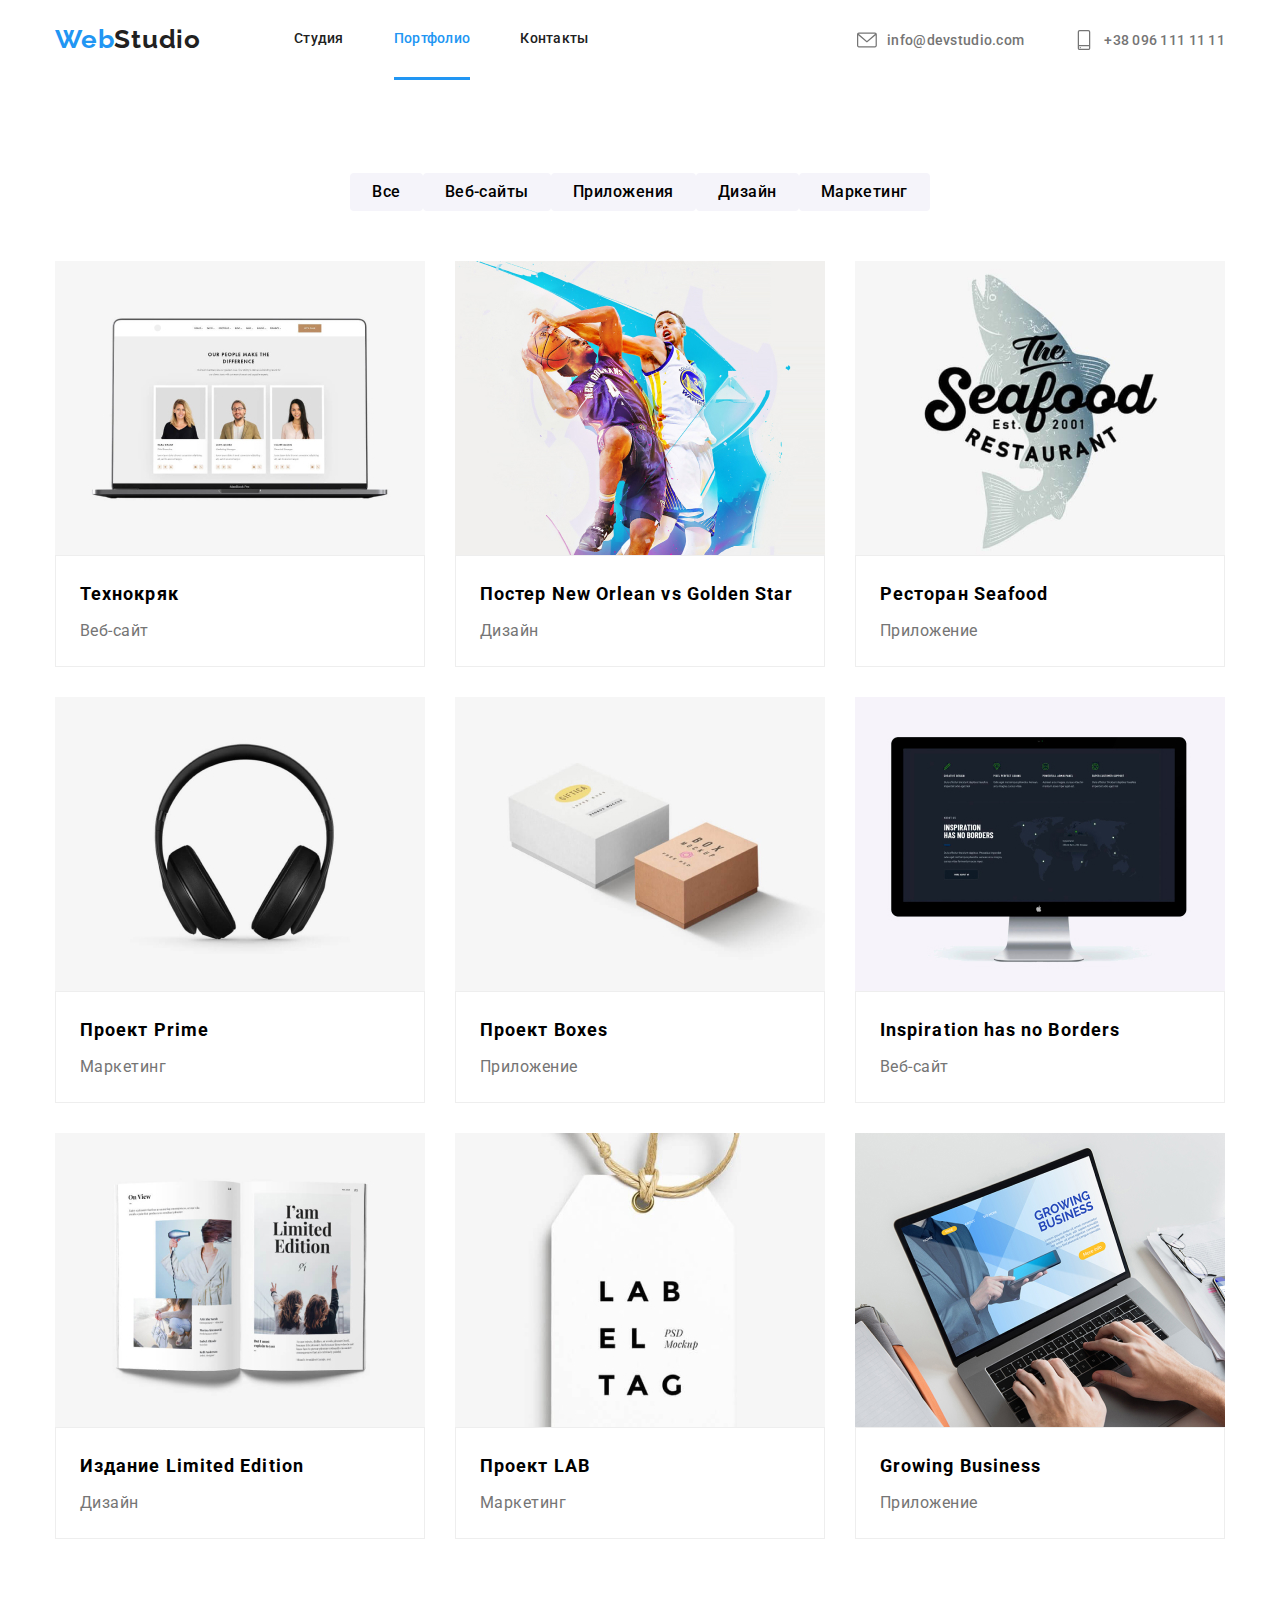
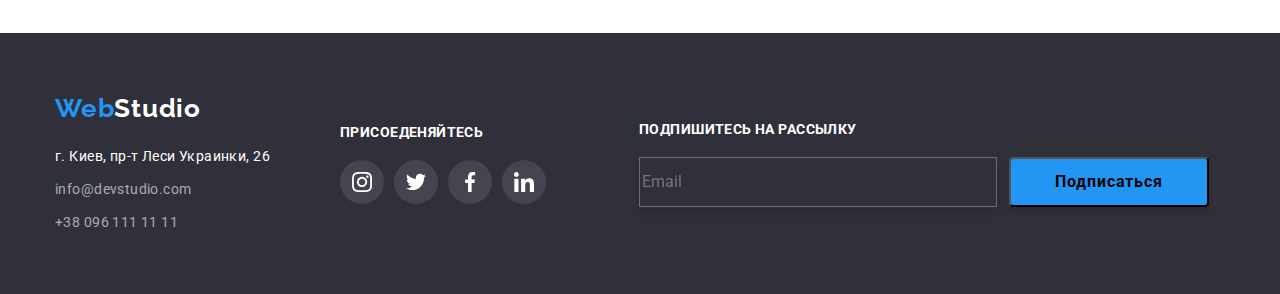
==== portfolio.html @ aedefbc8 "Initial commit" ====
<!DOCTYPE html>
<html lang="en">
  <head>
    <meta charset="UTF-8" />
    <meta http-equiv="X-UA-Compatible" content="IE=edge" />
    <meta name="viewport" content="width=device-width, initial-scale=1.0" />
    <link
      href="https://fonts.googleapis.com/css2?family=Raleway:wght@700&display=swap"
      rel="stylesheet"
    />
    <link
      href="https://fonts.googleapis.com/css2?family=Raleway:wght@700&family=Roboto:wght@400;500;700;900&display=swap"
      rel="stylesheet"
    />
    <link rel="stylesheet" href="https://cdnjs.cloudflare.com/ajax/libs/modern-normalize/1.1.0/modern-normalize.min.css">
    <link rel="stylesheet" href="./css/style.css" />
    <title>Document</title>
  </head>
  <body>
    <header class="header">
      <div class="container header-container">
        <nav class="nav">
          <a href="" class="logo">Web<span class="logo2">Studio</span></a>
        <ul class="header-list">
          <li class="header-li"><a href="./index.html" class="header-link">Студия</a></li>
          <li class="header-li">
            <a href="./portfolio.html" class="header-link current">Портфолио </a>
          </li >
          <li class="header-li"><a href="" class="header-link"> Контакты </a></li>
        </ul>
      </nav>
      <ul class="contacts-list">
        <li class="item">
          <a href="mailto:info@devstudio.com" class="contacts-link"> 
            <svg class="mail" width="20" height="20">
              <use href="./images/icons.svg#icon-mail"></use>
            </svg>info@devstudio.com
          </a>
        </li >
        <li class="item">
          <a href="tel:+380961111111" class="contacts-link"
            ><svg class="phone" width="20" height="20">
              <use href="./images/icons.svg#icon-smartphone"></use>
            </svg> +38 096 111 11 11</a
          >
        </li>
      </ul>
      </div>
    </header>
    <main>
      <section class="section">  
        <div class="container">
          <h2 class="button-tittle">Меню кнопок</h2>
          <ul class="button-list"> 
            <li class="button-item"><button type="button" class="button">Все</button></li>
            <li class="button-item"><button type="button" class="button">Веб-сайты</button></li>
            <li class="button-item"><button type="button" class="button">Приложения</button></li>
            <li class="button-item"><button type="button" class="button">Дизайн</button></li>
            <li class="button-item"><button type="button" class="button">Маркетинг</button></li>
          </ul>
          <ul class="portfolio-fotos">
            <li class="images-portfolio">
              <div class="portfolio-thumb portfolio-thumb-one">
                <img
                src="./images/imgprt.jpg"
                alt="Интернет страница"
                width="370"
                height="294"
              />
              </div>
              
              <div class="container-content">
              <h3 class="img-tittle">Технокряк</h3>
              <p class="img-descr">Веб-сайт</p>
              </div> 
            </li>
            <li class="images-portfolio">
              <div class="portfolio-thumb portfolio-thumb-two">
                <img
                  src="./images/imgprt2.jpg"
                  alt="Игра в баскетбол"
                  width="370"
                  height="294"
                />
              </div>
              
              <div class="container-content">
              <h3 class="img-tittle">Постер New Orlean vs Golden Star</h3>
              <p class="img-descr">Дизайн</p>  
              </div>
              
            </li>
            <li class="images-portfolio">
              <div class="portfolio-thumb portfolio-thumb-three">
                <img
                src="./images/imgprt3.jpg"
                alt="Логотип"
                width="370"
                height="294"
              />
              </div>
              
              <div class="container-content">
              <h3 class="img-tittle">Ресторан Seafood</h3>
              <p class="img-descr">Приложение</p>  
              </div>
              
            </li class="images-portfolio">
            <li class="images-portfolio">
              <div class="portfolio-thumb portfolio-thumb-four">
                <img
                src="./images/imgprt4.jpg"
                alt="Наушники"
                width="370"
                height="294"
              />
              </div>
              
              <div class="container-content">
              <h3 class="img-tittle">Проект Prime</h3>
              <p class="img-descr">Маркетинг</p>  
              </div>
            </li class="images-portfolio">
            <li class="images-portfolio">
              <div class="portfolio-thumb portfolio-thumb-five">
                <img
                src="./images/imgprt5.jpg"
                alt="Коробки"
                width="370"
                height="294"
              />
              </div>
              
              <div class="container-content">
              <h3 class="img-tittle">Проект Boxes</h3>
              <p class="img-descr">Приложение</p> 
              </div>
              
            </li class="images-portfolio">
            <li class="images-portfolio">
              <div class="portfolio-thumb portfolio-thumb-six">
                <img
                src="./images/imgprt6.jpg"
                alt="Монитор"
                width="370"
                height="294"
              />
              </div>
              <div class="container-content">
              <h3 class="img-tittle">Inspiration has no Borders</h3>
              <p class="img-descr">Веб-сайт</p>  
              </div>
              
            </li>
            <li class="images-portfolio">
              <div class="portfolio-thumb portfolio-thumb-seven">
                <img
                src="./images/imgprt7.jpg"
                alt="Книга"
                width="370"
                height="294"
              />
              </div>
              
              <div class="container-content">
              <h3 class="img-tittle">Издание Limited Edition</h3>
              <p class="img-descr">Дизайн</p>  
              </div>
              
            </li>
            <li class="images-portfolio">
              <div class="portfolio-thumb portfolio-thumb-eight">
                <img
                src="./images/imgprt8.jpg"
                alt="Бирка"
                width="370"
                height="294"
              />
              </div>
              
              <div class="container-content">
              <h3 class="img-tittle">Проект LAB</h3>
              <p class="img-descr">Маркетинг</p>  
              </div>
              
            </li>
            <li class="images-portfolio">
              <div class="portfolio-thumb portfolio-thumb-nine">
                <img
                src="./images/imgprt9.jpg"
                alt="Ноутбук"
                width="370"
                height="294"
                class="anim-foto"
              />
              </div>
              
              <div class="container-content">
              <h3 class="img-tittle">Growing Business</h3>
              <p class="img-descr">Приложение</p>  
              </div>
            </li>
          </ul>
        </div>
        </section>
      </main>
      <footer class="footer">
        <div class="container">
          <div class="footer-div-second">
        <div class="footer-left">
        <a href="" class="logo">Web<span class="footer-logo">Studio</span> </a>
        <address class="address">
          <ul class="footer-des">
            <li class="footer-item">
                <a
                  href="https://www.google.com.ua/maps/place/%D0%B1%D1%83%D0%BB.+%D0%9B%D0%B5%D1%81%D0%B8+%D0%A3%D0%BA%D1%80%D0%B0%D0%B8%D0%BD%D0%BA%D0%B8,+26,+%D0%9A%D0%B8%D0%B5%D0%B2,+02000/@50.4265841,30.5361971,17z/data=!3m1!4b1!4m5!3m4!1s0x40d4cf0e033ecbe9:0x57a4dffefec77da0!8m2!3d50.4265807!4d30.5383858?hl=ru"
                  target="_blank"
                  class="footer-googlelink"
                  >г. Киев, пр-т Леси Украинки, 26</a
                >
            </li>
            <li class="footer-item">
                <a href="mailto:info@devstudio.com" class="footer-info"
                  >info@devstudio.com</a
                >
            </li>
            <li class="footer-item">
                <a href="tel:+380961111111" class="footer-info"
                  >+38 096 111 11 11</a
                >
            </li>
          </ul>
        </address>
        </div>
        <div class="footer-center">
            <h4 class="welcom">Присоеденяйтесь</h4>
            <ul class="social">
              <li class="social-item footer-social-icon">
                <a class="social-link ">
                  <svg class="social-icon footer-icon">
                    <use href="./images/icons.svg#icon-instagram">
                    </use>
                  </svg>
                </a>
              </li>
              <li class="social-item footer-social-icon"> <a class="social-link">
                <svg class="social-icon footer-icon">
                  <use href="./images/icons.svg#icon-twitter">
                  </use>
                </svg>
              </a></li>
              <li class="social-item footer-social-icon">
                <a class="social-link">
                <svg class="social-icon footer-icon">
                  <use href="./images/icons.svg#icon-facebook">
                  </use>
                </svg>
              </a></li>
              <li class="social-item footer-social-icon"> <a class="social-link">
                <svg class="social-icon footer-icon">
                  <use href="./images/icons.svg#icon-linkedin">
                  </use>
                </svg>
              </a></li>
            </ul>
        </div>
        <div class="footer-div-right">
          <h5 class="subscribe">Подпишитесь на рассылку</h5>
          <form class="footer-sub-form">
            <input type="email" name="Email" placeholder="Email" class="input-email"> 
            <button class="button-sub">Подписаться</button>
          </form>
        </div>
      </div>
      </div> 
    </footer>
  </body>
</html>
---- css/style.css ----
:root {
  --primary-text-color: #fff;
  --tittle-text-color: #000;
  --description-text-color: #757575;
  --background-button-color: #f5f4fa;
  --accent-color-text: #2196f3;
  --main-color-text: #212121;
}
body {
  background-color: #fff;
  font-family: Roboto, sans-serif;
  color: var(--main-color-text);
  margin: 0px;
}
ul{
  margin-top: 0px;
  margin-bottom: 0px;
  list-style-type: none;
  padding: 0px;
}
img{
  display: block ;
  max-width: 100%;
  height: auto;
}

a {
  text-decoration: none;
}
.nav{
  padding-top: 24px;
  padding-bottom: 25px;
  display:flex ;
  align-items: center;
  justify-content: center;
}
.logo {
  color: #2196f3;
  font-family: Raleway, sans-serif;
  font-weight: 700;
  font-size: 26px;
  line-height: 1.17;
  letter-spacing: 0.03em;
}
.logo2 {
  color: var(--main-color-text);
  font-size: 26px;
  line-height: 1.17;
  letter-spacing: 0.03em;
}

.header-list{
  margin-left: 93px;
  margin-top: 0px;
  margin-bottom: 0px;
  padding-left: 0px;
  display: flex;
}
.header-list .header-li:not(:last-child){
  margin-right: 50px;
}
.contacts-list{
  margin-left: auto;
  display: flex;
  align-items: center;
}
.info{
  display: flex;
  padding-left: 0px;
}

.info-list:not(:last-child){
  margin-right: 30px;
}
.work-fotos{
  display: flex;
}
.work-fotos-list:not(:last-child){
  margin-right: 30px;
}
.work-thumb::before{
  display: flex;
  content: "";
  position: absolute;
  width: 370px;
  height: 70px;
  bottom: 0px;
  background: rgba(47, 48, 58, 0.8);
  font-family: Roboto;
  font-style: normal;
  font-weight: bold;
  font-size: 14px;
  line-height: 16px;
  text-align: center;
  justify-content: center;
  align-items: center;
  letter-spacing: 0.03em;
  text-transform: uppercase;
  color: var(--primary-text-color);
}
.thumb-one::before{
  content: "Десктопные приложения";
}
.thumb-two::before{
  content: "Мобильные приложения";
}
.thumb-three::before{
  content: "Дизайнерские решения";
}
.work-thumb{
  position: relative;
}
.team-fotos{
  display: flex;
}
.team-fotos-list:not(:last-child){
  margin-right: 30px;
}
.team-fotos-list{
  background-color: var(--primary-text-color);
  box-shadow: 0px 1px 3px rgba(0, 0, 0, 0.12), 0px 1px 1px rgba(0, 0, 0, 0.14), 0px 2px 1px rgba(0, 0, 0, 0.2);
  border-radius: 0px 0px 4px 4px;
}
.social{
  display: flex;
  justify-content: center;
  align-items: center;
}
.social-link{
  width: 100%;
  height: 100%;
  display: flex;
  justify-content: center;
  align-items: center;
  border-radius: 50%;
  color:#AFB1B8;
  transition: color 250ms cubic-bezier(0.4, 0, 0.2, 1);
}
.social-item{
  width: 44px;
  height: 44px;
  border-radius: 50%;
}
.social-link:hover,
.social-link:focus{
  background-color: var(--accent-color-text);
  color: var(--primary-text-color);
}
.social-item:not(:last-child){
    margin-right: 10px;
}
.social-icon{
  width: 20px;
  height: 20px;
  fill:currentColor;
  transition: border-color 250ms cubic-bezier(0.4, 0, 0.2, 1);
}
.footer-social-icon{
  background: rgba(255, 255, 255, 0.1);
}
.footer-icon{
  fill: #fff;
}
.header{
  border-bottom: 1px; 
}
.header-link {
  color: var(--main-color-text);
  text-decoration: none;
  font-weight: 500;
  font-size: 14px;
  line-height: 16px;
  letter-spacing: 0.02em;
  transition: color 250ms cubic-bezier(0.4, 0, 0.2, 1);
}

.header-link:hover,
.header-link:focus {
  color: var(--accent-color-text);
}
.current {
  color: var(--accent-color-text);
  
}
.current::after{
  text-decoration: underline;
  content: "";
  background-color: #2196f3;
  width: 100%;
  height: 3px;
  transform: translateY(30px);
  display: flex;
}
.contacts-link {
  text-decoration: none;
  color: #757575;
  font-weight: 500;
  font-size: 14px;
  line-height: 16px;
  letter-spacing: 0.02em;
  display: flex;
  justify-content: center;
  align-items: center;
  transition: color 250ms cubic-bezier(0.4, 0, 0.2, 1);
}
.item:hover{
  fill: var(--accent-color-text);
}
.mail{
  margin-right: 10px;
  fill: currentColor;
  transition: border-color 250ms cubic-bezier(0.4, 0, 0.2, 1);
}.phone{
  margin-right: 10px;
  fill: currentColor;
  transition: border-color 250ms cubic-bezier(0.4, 0, 0.2, 1);
}
.contacts-list .item +.item{
  margin-left: 50px;
}

.contacts-link:hover,
.contacts-link:focus {
  color: var(--accent-color-text);
}
.section-slogan{
  padding-top: 200px;
  padding-bottom: 200px;
  background-color: #2f303a;
  margin-left: auto;
  margin-right: auto;
  text-align: center;
  background-image:linear-gradient( to right,rgba(47, 48, 58, 0.4),rgba(47, 48, 58, 0.4)),
  url(../images/backgroundimg.jpg);
  background-size: cover;
}
.button-tittle {
  visibility: hidden;
  display: none;
}

.button {
  cursor: pointer;
  font-family: inherit;
  font-weight: 500;
  font-size: 16px;
  line-height: 26px;
  text-align: center;
  letter-spacing: 0.03em;
  border: none;
  border-radius: 4px;
  background-color: #f5f4fa;
  padding: 6px 22px 6px 22px;
  transition: color 250ms cubic-bezier(0.4, 0, 0.2, 1), color 250ms cubic-bezier(0.4, 0, 0.2, 1);;
}
.button-list{
  margin-bottom: 50px;
  display: flex;
  justify-content: center;

}
.button:hover,
.button:focus {
  color: var(--primary-text-color);
  background-color: var(--accent-color-text);
  box-shadow: 0px 3px 1px rgba(0, 0, 0, 0.1), 0px 1px 2px rgba(0, 0, 0, 0.08), 0px 2px 2px rgba(0, 0, 0, 0.12);
}
.portfolio-fotos{
  display: flex;
  flex-wrap: wrap;
  margin-bottom: -30px;
  margin-right: -30px;
  width: 1200px;
}
.images-portfolio{
  margin-bottom: 30px;
  flex-basis: calc(100% / 3 - 30px);
  margin-right: 30px;
  position: relative;
  overflow: hidden;
}
.images-portfolio:focus,
.images-portfolio:hover{
  box-shadow: 0px 1px 1px rgba(0, 0, 0, 0.12), 0px 4px 4px rgba(0, 0, 0, 0.06), 1px 4px 6px rgba(0, 0, 0, 0.16);
}
.portfolio-thumb-one{
  overflow: hidden;
}
.portfolio-thumb::after{
  position: absolute;
  display: flex;
  content: "";
  top: 0;
  width: 370px;
  height: 294px;
  position: absolute;
  background: rgba(33, 150, 243, 0.9);
  font-family: Roboto;
  font-style: normal;
  font-weight: normal;
  font-size: 18px;
  line-height: 28px;
  letter-spacing: 0.03em;
  color: var(--primary-text-color);
  text-align: center;
  align-items: center;
  justify-content: center;
  transform: translateY(100%);
  transition: transform 250ms cubic-bezier(0.4,0,0.2,1);
  opacity: 0;
}
.portfolio-thumb:hover::after{
  opacity: 1;
  transform: translateY(0);
}
.portfolio-thumb-one::after{
  
  content: "Ресурс предлагает комплексные предложения с разным уровнем функционала и сервисов. Все это позволит посетителю получить исчерпывающие сведения о компании или частном лице.";
}
.portfolio-thumb-two::after{
  content: "Новостной портал";
}
.portfolio-thumb-three::after{
  content: "Приложение для ресторана";
}
.portfolio-thumb-four::after{
  content: "Бренды";
}
.portfolio-thumb-five::after{
  content: "Приложения";
}
.portfolio-thumb-six::after{
  content: "Веб-сйты";
}
.portfolio-thumb-seven::after{
  content: "Новости";
}
.portfolio-thumb-eight::after{
  content: "Проекты";
}
.portfolio-thumb-nine::after{
  content: "Бизнес";
}
.img-tittle {
  color: var(--tittle-text-color);
  font-weight: 700;
  font-size: 18px;
  line-height: 36px;
  letter-spacing: 0.06em;
  margin-top: 0px;
  margin-bottom: 4px;
}

.img-descr {
  color: var(--description-text-color);
  font-size: 16px;
  line-height: 30px;
  letter-spacing: 0.03em;
  margin: 0px;
}
.footer-logo {
  color: var(--primary-text-color);
}
.footer{
  padding-top: 60px;
  padding-bottom: 60px;
  background-color: #2f303a;
  display: flex;
}
.footer-googlelink {
  color: var(--primary-text-color);
  text-decoration: none;
  font-size: 14px;
  line-height: 24px;
  letter-spacing: 0.03em;
  transition: color 250ms cubic-bezier(0.4, 0, 0.2, 1);
}
.footer-googlelink:hover,
.footer-googlelink:focus {
  color: var(--accent-color-text);
}

.footer-info {
  color: rgba(255, 255, 255, 0.6);
  font-size: 14px;
  line-height: 24px;
  letter-spacing: 0.03em;
  transition: color 250ms cubic-bezier(0.4, 0, 0.2, 1);
}
.footer-item:not(:last-child){
  margin-bottom: 9px;
}
.footer-info:hover,
.footer-info:focus {
  color: var(--accent-color-text);
}

.button-studio {
  color: var(--primary-text-color);
  background-color: var(--accent-color-text);
  box-shadow: 0px 4px 4px rgba(0, 0, 0, 0.15);
  border-radius: 4px;
  padding: 10px, 32px, 10px, 32px;
  font-weight: 700;
  font-size: 16px;
  line-height: 30px;
  letter-spacing: 0.06em;
  border: none;
  min-width: 200px;
  min-height: 50px;
  cursor: pointer;
}
.main-title {
  color: var(--primary-text-color);
  font-weight: 900;
  font-size: 44px;
  line-height: 60px;
  letter-spacing: 0.06em;
  text-transform: uppercase;
  margin-top: 0px;
  margin-bottom: 30px;
  text-align: center;
}
.subtitles-studio {
  color: var(--main-color-text);
  font-weight: 700;
  font-size: 14px;
  line-height: 16px;
  letter-spacing: 0.03em;
  text-transform: uppercase;
  margin-top: 0px;
  margin-bottom: 10px;

}
.description-studio {
  color: var(--description-text-color);
  font-size: 14px;
  line-height: 24px;
  letter-spacing: 0.03em;
  margin-top: 0px;
  margin-bottom: 0px;
}
.section-title {
  visibility: hidden;
  display: none;
  margin-top: 0px;
  margin-bottom: 0px;
}
.img-title {
  color: var(--main-color-text);
  font-weight: 700;
  font-size: 36px;
  line-height: 42px;
  letter-spacing: 0.03em;
  margin-top: 0px;
  margin-bottom: 50px;
  text-align: center;
}
.client-link{
  display: flex;
  justify-content: center;
  align-items: center;
  color: #AFB1B8;
  border: 1px solid #AFB1B8;
  box-sizing: border-box;
  border-radius: 4px;
  width: 100%;
  height: 100%;
  width: 170px;
  height: 92px;
  transition: border-color 250ms cubic-bezier(0.4, 0, 0.2, 1);
}
.client-link:hover,
.client-link:focus {
  border-color: var(--accent-color-text);
  color: var(--accent-color-text);
}
.client-list-item:not(:last-child){
  margin-right: 30px;
}
.client-list{
  display: flex;
}
.client-icon{
  width: 106px;
  height: 60px;
  fill: currentColor;
  transition: color 250ms cubic-bezier(0.4, 0, 0.2, 1);
}
.client{
  padding-bottom: 0px;
}
.icon-info-block{
  background-color:var(--background-button-color) ;
  width: 270px;
  height: 120px;
  margin-bottom: 30px;
  border-radius: 4px;
  display: flex;
  justify-content: center;
  align-items: center;
}
.img-names {
  color: var(--main-color-text);
  font-weight: 500;
  font-size: 16px;
  line-height: 19px;
  letter-spacing: 0.03em;
  margin-top: 0px;
  margin-bottom: 10px;
}

.teams-container{
  padding-top: 30px;
  padding-bottom: 30px;
  text-align: center;
}
.img-activity {
  color: var(--description-text-color);
  font-size: 16px;
  letter-spacing: 0.03em;
  margin-top: 0px;
  margin-bottom: 0px;
}
.container{
  margin:0 auto;
  width: 1200px;
  padding-left: 15px;
  padding-right: 15px;
}
.header-container{
  display: flex;
}
.head-section{
  padding-top: 94px;
  padding-bottom: 94px;
}
.section{
  padding-top: 94px;
  padding-bottom: 94px;
}
.foto-studio{
  background-color: #F5F4FA;
}
.container-content{
  padding: 20px 24px;
  border: 1px solid #EEEEEE;
  box-sizing: border-box;
  
}
.address{
  margin-top: 20px;
  font-style: normal;
}
.footer-des{
  display: flex;
  justify-content: center;
  align-items: start;
  flex-direction: column;
  padding-left: 0px;
}
.work{
  padding-top: 0px;
}
.welcom{
  font-family: Roboto;
  font-style: normal;
  font-weight: bold;
  font-size: 14px;
  line-height: 16px;
  letter-spacing: 0.03em;
  text-transform: uppercase;
  color: #FFFFFF;
  margin-top: 0px;
  margin-bottom: 0px;
  display: flex;
  justify-content:center ;
  align-items: center;
  margin-bottom: 20px;
}
.subscribe{
  font-family: Roboto;
  font-style: normal;
  font-weight: bold;
  font-size: 14px;
  line-height: 16px;
  letter-spacing: 0.03em;
  text-transform: uppercase;
  color: #FFFFFF;
  justify-content: center;
  align-items: center;
  display: flex;
  margin-top: 0px;
  margin-bottom: 20px;
}
.button-sub{
  width: 200px;
  height: 50px;
  background: #2196F3;
  box-shadow: 0px 4px 4px rgba(0, 0, 0, 0.15);
  border-radius: 4px;
  font-size: 16px;
  font-weight: 700;
  letter-spacing: 0.06em;
  line-height: 1.87;
  cursor: pointer;
  justify-content: center;
  display: flex;
  align-items: center;
  margin:auto;
  cursor: pointer;
}
.sub-list{
  display: flex;
  justify-content: center;
  align-items: center;

}
.sub-list-elem{
  justify-content: center;
  display: flex;
  align-items: center;
  
}
.footer-left{
  display: flex;
  justify-content: center;
  align-items: start;
  flex-direction: column;
  margin-right: 70px;
}
.footer-center{
  display: flex;
  justify-content: center;
  align-items: start;
  flex-direction: column;
  margin-right: 93px;
}
.footer-div-second{
  display: flex;
}
.footer-sub-form{
  display: flex;
}
.footer-div-right{
  justify-content: center;
  display: flex;
  align-items: start;
  flex-direction: column;
}
.input-email{
  width: 358px;
  height: 50px;
  border: 1px solid rgba(255, 255, 255, 0.3); 
  filter: drop-shadow(0px 4px 4px rgba(0, 0, 0, 0.15));
  box-sizing: border-box;
  background-color: #2f303a;
  justify-content: center;
  display: flex;
  align-items: center;
  /* margin-left: 93px; */
  margin-right: 12px;
}
.backdrop{
  position: fixed;
  top: 0;
  bottom: 0;
  left: 0;
  right: 0;
  background-color: rgba(15, 12, 12, 0.5);
}
.backdrop.is-hidden{
  opacity: 0;
  pointer-events: none;
}
.backdrop.is-hidden.modal{
  transform:translate(-50%,-50%);
}
.modal{
  width: 528px;
  height: 581px;
  background-color: #fff;
  position: absolute;
  left: 50%;
  top: 50%;
  transform:translate(-50%,-50%);
  position: absolute;
  transition: transform 2250ms cubic-bezier(0.4,0,0.2,1);

}
.close-menu{
  position: absolute;
  padding: 0px;
  margin: 0px;
  min-height: 20px;
  min-height: 30px;
  display: flex;
  justify-content: center;
  align-items: center;
  border: none;
  top:0px;
  right: 0px;
  border-radius: 50%;
  width: 30px;
  height: 30px;
  background: #FFFFFF;
  border: 1px solid rgba(0, 0, 0, 0.1);
  margin-top: 8px;
  margin-right: 8px;
  cursor: pointer;
}
.close-menu:hover,
.close-menu:focus{
  color: var(--accent-color-text);
}
.head-form{
  font-family: 'Roboto';
  font-style: normal;
  font-weight: 700;
  font-size: 20px;
  line-height: 23px;
  text-align: center;
  letter-spacing: 0.03em;
  color: #212121;
  margin-top: 0px;
  margin-bottom: 12px;
}
.label-form{
  display: flex;
  flex-direction: column; 
  font-family: 'Roboto';
  font-style: normal;
  font-weight: 400;
  font-size: 12px;
  line-height: 14px;
  letter-spacing: 0.01em;
  color: #757575;
  margin-bottom: 4px;
  border-color: var(--accent-color-text);
}
.input-form{
  margin-bottom: 10px;
  padding-left: 42px;
  height: 40px;
  border: 1px solid rgba(33, 33, 33, 0.2);
  border-radius: 4px;
  cursor: pointer;
  padding-top: 12px;
  padding-bottom: 12px;
  height: 40px;   
  padding-left: 42px; 
  outline: none;
}
.input-form:focus{
  border-color: var(--accent-color-text);
}
.input-form:focus ~ .icon-form{
  color: var(--accent-color-text);
  border-color: var(--accent-color-text);
}
.modal-form{
  display: flex;
  flex-direction: column;
  justify-content: center;
  align-items: center;
  padding: 40px;
}
.form-block{
  display:flex ;
  flex-direction: column;
}
.check-block{
  margin-top: 20px;
  display: flex;
  align-items: center;
}
.check-block-text{
  font-family: 'Roboto';
  font-style: normal;
  font-weight: 400;
  font-size: 14px;
  line-height: 24px;
  letter-spacing: 0.03em;
  color: #757575;
  margin-left: 8px;
  margin-top: 0px;
  margin-right: 0px;
  margin-bottom: 0px;
}
.form-button{
  background: #2196F3;
  box-shadow: 0px 4px 4px rgba(0, 0, 0, 0.15);
  border-radius: 4px;
  margin-top: 30px;
  font-family: 'Roboto';
  font-style: normal;
  font-weight: 700;
  font-size: 16px;
  line-height: 30px;
  display: flex;
  align-items: center;
  text-align: center;
  letter-spacing: 0.06em;
  color: #FFFFFF;
  cursor: pointer;
}
.icon-form{
  width: 11px;
  height: 11px;
  position: absolute;
  top:12px;
  left: 10px;
  fill:currentColor;
}
.icon-close-form{
  width: 11px;
  height: 11px;
  position: absolute;
  fill: currentColor;
  transition: color 250ms cubic-bezier(0.4, 0, 0.2, 1);
}
.icon-input{
  position: absolute;
  top:10px;
  left: 10px;
}
.icon-block{
  position: relative;
  display: flex;
  flex-direction: column;
}
.svg-icon-send{
  width: 24px;
  height: 24px;
  padding-left: 10px;
}
.link-form{
  color: var(--accent-color-text);
  text-decoration: underline;
}
.textarea{
  padding:12px 16px 12px 16px;
  border: 1px solid rgba(33, 33, 33, 0.2);
  border-radius: 4px;
}
.textarea::placeholder{
  font-family: 'Roboto';
  font-style: normal;
  font-weight: 400;
  font-size: 14px;
  line-height: 16px;
  letter-spacing: 0.01em;

  color: rgba(117, 117, 117, 0.5);
}
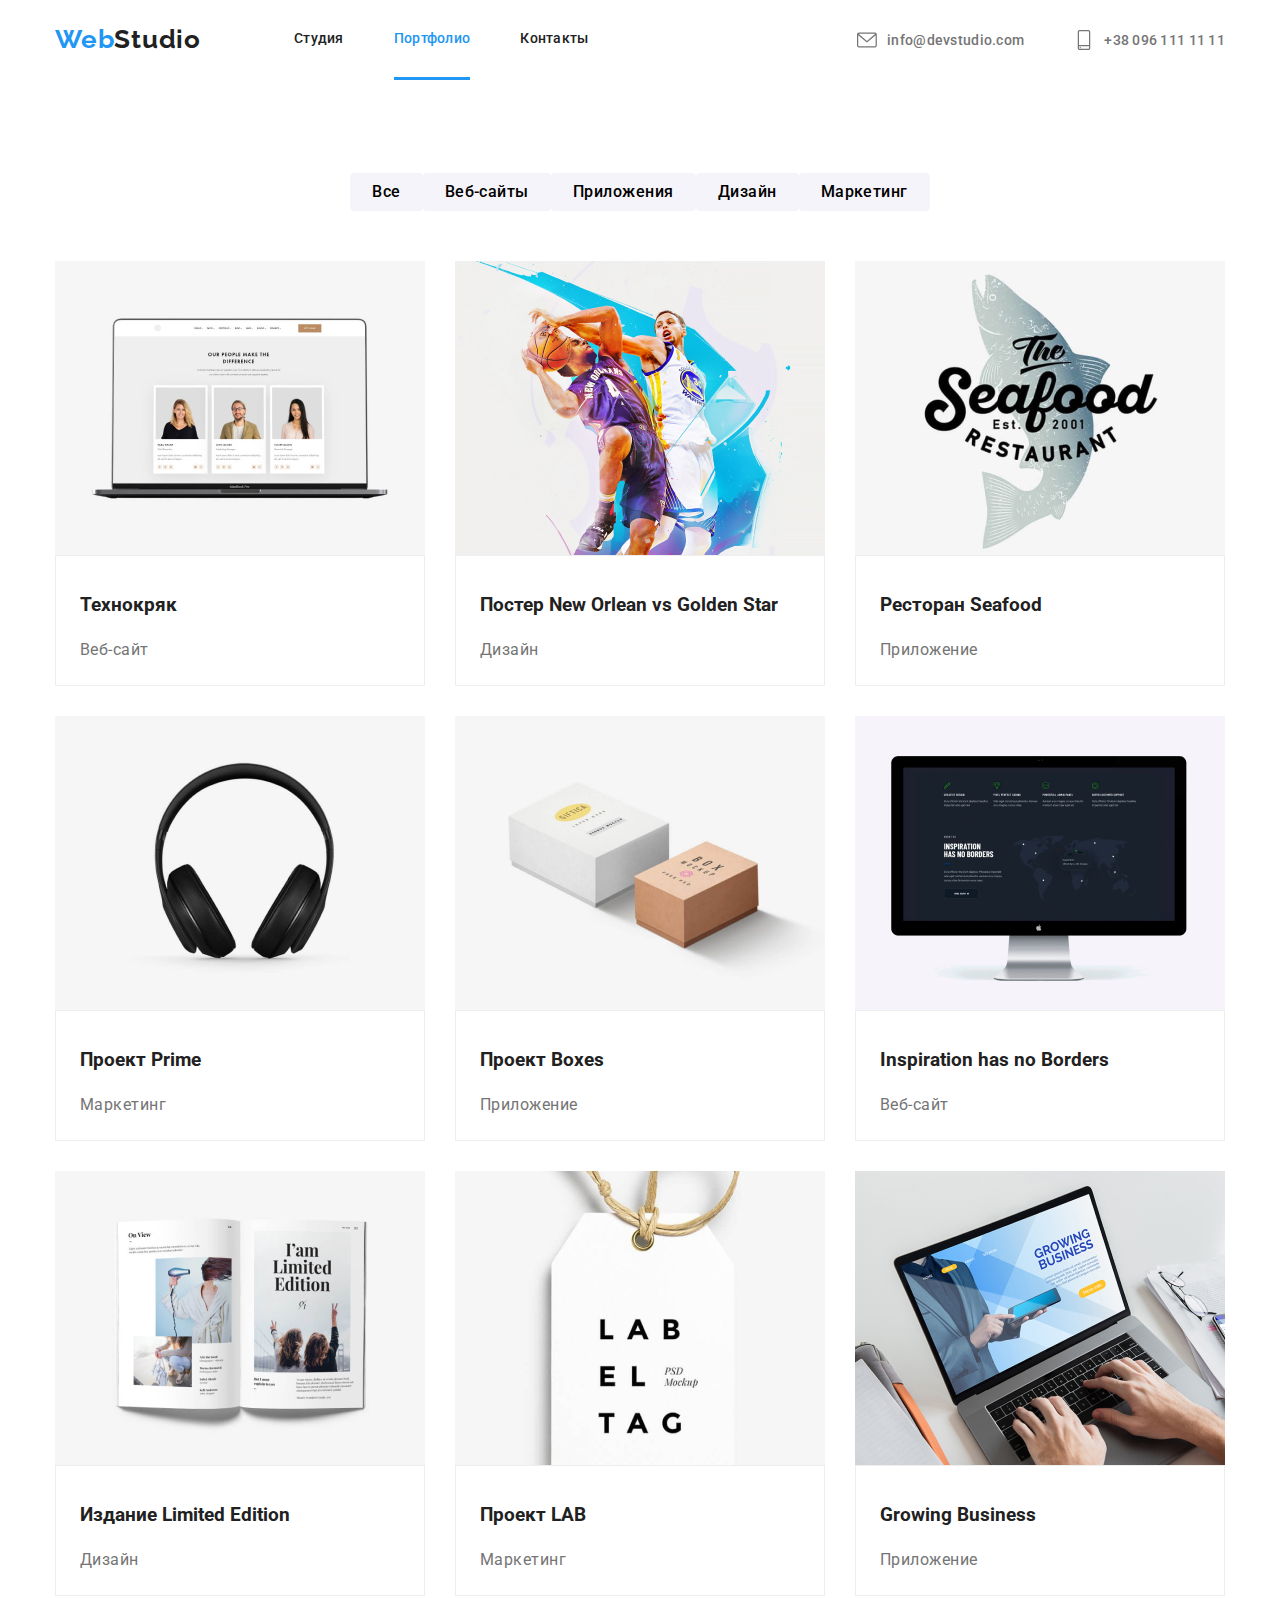
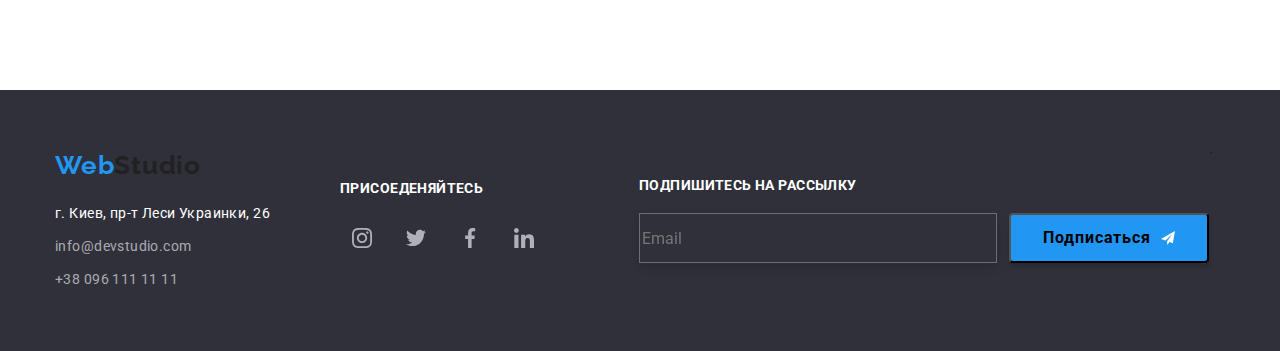
==== commit 9783a509: "Дз7" ====
--- a/portfolio.html
+++ b/portfolio.html
@@ -20,31 +20,30 @@
     <header class="header">
       <div class="container header-container">
         <nav class="nav">
-          <a href="" class="logo">Web<span class="logo2">Studio</span></a>
-        <ul class="header-list">
-          <li class="header-li"><a href="./index.html" class="header-link">Студия</a></li>
-          <li class="header-li">
-            <a href="./portfolio.html" class="header-link current">Портфолио </a>
+          <a href="" class="nav-logo">Web<span class="nav-logo2">Studio</span></a>
+        <ul class="site-nav">
+          <li class="site-nav__item"><a href="./index.html" class="site-nav__link ">Студия</a></li>
+          <li class="site-nav__item">
+            <a href="./portfolio.html" class="site-nav__link site-nav__link--current">Портфолио </a>
           </li >
-          <li class="header-li"><a href="" class="header-link"> Контакты </a></li>
+          <li class="site-nav__item"><a href="" class="site-nav__link"> Контакты </a></li>
         </ul>
       </nav>
-      <ul class="contacts-list">
-        <li class="item">
-          <a href="mailto:info@devstudio.com" class="contacts-link"> 
-            <svg class="mail" width="20" height="20">
-              <use href="./images/icons.svg#icon-mail"></use>
-            </svg>info@devstudio.com
-          </a>
-        </li >
-        <li class="item">
-          <a href="tel:+380961111111" class="contacts-link"
-            ><svg class="phone" width="20" height="20">
-              <use href="./images/icons.svg#icon-smartphone"></use>
-            </svg> +38 096 111 11 11</a
-          >
-        </li>
-      </ul>
+        <ul class="contacts-list">
+          <li class="contacts-list__item">
+            <a href="mailto:info@devstudio.com" class="contacts-list__link"> 
+              <svg class="contacts-list__link--mail" width="20" height="20">
+                <use href="./images/icons.svg#icon-mail"></use>
+              </svg>info@devstudio.com
+            </a>
+          </li >
+          <li class="contacts-list__item">
+            <a href="tel:+380961111111" class="contacts-list__link"
+              ><svg class="contacts-list__link--phone" width="20" height="20">
+                <use href="./images/icons.svg#icon-smartphone"></use>
+              </svg> +38 096 111 11 11</a>
+          </li>
+        </ul>
       </div>
     </header>
     <main>
@@ -208,10 +207,10 @@
         <div class="container">
           <div class="footer-div-second">
         <div class="footer-left">
-        <a href="" class="logo">Web<span class="footer-logo">Studio</span> </a>
+          <a href="" class="nav-logo">Web<span class="nav-logo2">Studio</span></a>
         <address class="address">
-          <ul class="footer-des">
-            <li class="footer-item">
+          <ul class="addres-list">
+            <li class="addres-list__item">
                 <a
                   href="https://www.google.com.ua/maps/place/%D0%B1%D1%83%D0%BB.+%D0%9B%D0%B5%D1%81%D0%B8+%D0%A3%D0%BA%D1%80%D0%B0%D0%B8%D0%BD%D0%BA%D0%B8,+26,+%D0%9A%D0%B8%D0%B5%D0%B2,+02000/@50.4265841,30.5361971,17z/data=!3m1!4b1!4m5!3m4!1s0x40d4cf0e033ecbe9:0x57a4dffefec77da0!8m2!3d50.4265807!4d30.5383858?hl=ru"
                   target="_blank"
@@ -219,13 +218,13 @@
                   >г. Киев, пр-т Леси Украинки, 26</a
                 >
             </li>
-            <li class="footer-item">
-                <a href="mailto:info@devstudio.com" class="footer-info"
+            <li class="addres-list__item">
+                <a href="mailto:info@devstudio.com" class="address-link"
                   >info@devstudio.com</a
                 >
             </li>
-            <li class="footer-item">
-                <a href="tel:+380961111111" class="footer-info"
+            <li class="addres-list__item">
+                <a href="tel:+380961111111" class="address-link"
                   >+38 096 111 11 11</a
                 >
             </li>
@@ -234,30 +233,30 @@
         </div>
         <div class="footer-center">
             <h4 class="welcom">Присоеденяйтесь</h4>
-            <ul class="social">
-              <li class="social-item footer-social-icon">
-                <a class="social-link ">
-                  <svg class="social-icon footer-icon">
+            <ul class="team-media__list">
+              <li class="team-media__list--item">
+                <a class="team-media__link">
+                  <svg class="team-media__icon">
                     <use href="./images/icons.svg#icon-instagram">
                     </use>
                   </svg>
                 </a>
               </li>
-              <li class="social-item footer-social-icon"> <a class="social-link">
-                <svg class="social-icon footer-icon">
+              <li class="team-media__list--item"> <a class="team-media__link">
+                <svg class="team-media__icon">
                   <use href="./images/icons.svg#icon-twitter">
                   </use>
                 </svg>
               </a></li>
-              <li class="social-item footer-social-icon">
-                <a class="social-link">
-                <svg class="social-icon footer-icon">
+              <li class="team-media__list--item">
+                <a class="team-media__link">
+                <svg class="team-media__icon">
                   <use href="./images/icons.svg#icon-facebook">
                   </use>
                 </svg>
               </a></li>
-              <li class="social-item footer-social-icon"> <a class="social-link">
-                <svg class="social-icon footer-icon">
+              <li class="team-media__list--item"> <a class="team-media__link">
+                <svg class="team-media__icon">
                   <use href="./images/icons.svg#icon-linkedin">
                   </use>
                 </svg>
@@ -265,12 +264,17 @@
             </ul>
         </div>
         <div class="footer-div-right">
-          <h5 class="subscribe">Подпишитесь на рассылку</h5>
-          <form class="footer-sub-form">
-            <input type="email" name="Email" placeholder="Email" class="input-email"> 
-            <button class="button-sub">Подписаться</button>
+          <h5 class="distribution-tittle">Подпишитесь на рассылку</h5>
+          <form class="footer-distrbution">
+            <input type="email" name="Email" placeholder="Email" class="footer-distrbution__input"> 
+            <button class="footer-distrbution__button">Подписаться
+              <svg class="footer-distrbution__button--svg">
+                <use href="./images/icons.svg#icon-telegram">
+                </use>
+              </svg>
+            </button>
           </form>
-        </div>
+        </div>`
       </div>
       </div> 
     </footer>
--- a/css/style.css
+++ b/css/style.css
@@ -34,7 +34,7 @@
   align-items: center;
   justify-content: center;
 }
-.logo {
+.nav-logo {
   color: #2196f3;
   font-family: Raleway, sans-serif;
   font-weight: 700;
@@ -42,129 +42,27 @@
   line-height: 1.17;
   letter-spacing: 0.03em;
 }
-.logo2 {
+.nav-logo2 {
   color: var(--main-color-text);
   font-size: 26px;
   line-height: 1.17;
   letter-spacing: 0.03em;
 }
 
-.header-list{
+.site-nav{
   margin-left: 93px;
   margin-top: 0px;
   margin-bottom: 0px;
   padding-left: 0px;
   display: flex;
 }
-.header-list .header-li:not(:last-child){
+.site-nav .site-nav__item:not(:last-child){
   margin-right: 50px;
-}
-.contacts-list{
-  margin-left: auto;
-  display: flex;
-  align-items: center;
-}
-.info{
-  display: flex;
-  padding-left: 0px;
-}
-
-.info-list:not(:last-child){
-  margin-right: 30px;
-}
-.work-fotos{
-  display: flex;
-}
-.work-fotos-list:not(:last-child){
-  margin-right: 30px;
-}
-.work-thumb::before{
-  display: flex;
-  content: "";
-  position: absolute;
-  width: 370px;
-  height: 70px;
-  bottom: 0px;
-  background: rgba(47, 48, 58, 0.8);
-  font-family: Roboto;
-  font-style: normal;
-  font-weight: bold;
-  font-size: 14px;
-  line-height: 16px;
-  text-align: center;
-  justify-content: center;
-  align-items: center;
-  letter-spacing: 0.03em;
-  text-transform: uppercase;
-  color: var(--primary-text-color);
-}
-.thumb-one::before{
-  content: "Десктопные приложения";
-}
-.thumb-two::before{
-  content: "Мобильные приложения";
-}
-.thumb-three::before{
-  content: "Дизайнерские решения";
-}
-.work-thumb{
-  position: relative;
-}
-.team-fotos{
-  display: flex;
-}
-.team-fotos-list:not(:last-child){
-  margin-right: 30px;
-}
-.team-fotos-list{
-  background-color: var(--primary-text-color);
-  box-shadow: 0px 1px 3px rgba(0, 0, 0, 0.12), 0px 1px 1px rgba(0, 0, 0, 0.14), 0px 2px 1px rgba(0, 0, 0, 0.2);
-  border-radius: 0px 0px 4px 4px;
-}
-.social{
-  display: flex;
-  justify-content: center;
-  align-items: center;
-}
-.social-link{
-  width: 100%;
-  height: 100%;
-  display: flex;
-  justify-content: center;
-  align-items: center;
-  border-radius: 50%;
-  color:#AFB1B8;
-  transition: color 250ms cubic-bezier(0.4, 0, 0.2, 1);
-}
-.social-item{
-  width: 44px;
-  height: 44px;
-  border-radius: 50%;
-}
-.social-link:hover,
-.social-link:focus{
-  background-color: var(--accent-color-text);
-  color: var(--primary-text-color);
-}
-.social-item:not(:last-child){
-    margin-right: 10px;
-}
-.social-icon{
-  width: 20px;
-  height: 20px;
-  fill:currentColor;
-  transition: border-color 250ms cubic-bezier(0.4, 0, 0.2, 1);
-}
-.footer-social-icon{
-  background: rgba(255, 255, 255, 0.1);
-}
-.footer-icon{
-  fill: #fff;
 }
 .header{
   border-bottom: 1px; 
 }
-.header-link {
+.site-nav__link {
   color: var(--main-color-text);
   text-decoration: none;
   font-weight: 500;
@@ -174,15 +72,15 @@
   transition: color 250ms cubic-bezier(0.4, 0, 0.2, 1);
 }
 
-.header-link:hover,
-.header-link:focus {
+.site-nav__link:hover,
+.site-nav__link:focus {
   color: var(--accent-color-text);
 }
-.current {
+.site-nav__link--current {
   color: var(--accent-color-text);
   
 }
-.current::after{
+.site-nav__link--current::after{
   text-decoration: underline;
   content: "";
   background-color: #2196f3;
@@ -191,7 +89,15 @@
   transform: translateY(30px);
   display: flex;
 }
-.contacts-link {
+.contacts-list{
+  margin-left: auto;
+  display: flex;
+  align-items: center;
+}
+.contacts-list .contacts-list__item +.contacts-list__item{
+  margin-left: 50px;
+}
+.contacts-list__link {
   text-decoration: none;
   color: #757575;
   font-weight: 500;
@@ -203,25 +109,21 @@
   align-items: center;
   transition: color 250ms cubic-bezier(0.4, 0, 0.2, 1);
 }
-.item:hover{
-  fill: var(--accent-color-text);
-}
-.mail{
+.contacts-list__link:hover,
+.contacts-list__link:focus {
+  color: var(--accent-color-text);
+}
+.contacts-list__link--mail{
   margin-right: 10px;
   fill: currentColor;
   transition: border-color 250ms cubic-bezier(0.4, 0, 0.2, 1);
-}.phone{
+}.contacts-list__link--phone{
   margin-right: 10px;
   fill: currentColor;
   transition: border-color 250ms cubic-bezier(0.4, 0, 0.2, 1);
 }
-.contacts-list .item +.item{
-  margin-left: 50px;
-}
-
-.contacts-link:hover,
-.contacts-link:focus {
-  color: var(--accent-color-text);
+.contacts-list__item:hover{
+  fill: var(--accent-color-text);
 }
 .section-slogan{
   padding-top: 200px;
@@ -234,168 +136,7 @@
   url(../images/backgroundimg.jpg);
   background-size: cover;
 }
-.button-tittle {
-  visibility: hidden;
-  display: none;
-}
-
-.button {
-  cursor: pointer;
-  font-family: inherit;
-  font-weight: 500;
-  font-size: 16px;
-  line-height: 26px;
-  text-align: center;
-  letter-spacing: 0.03em;
-  border: none;
-  border-radius: 4px;
-  background-color: #f5f4fa;
-  padding: 6px 22px 6px 22px;
-  transition: color 250ms cubic-bezier(0.4, 0, 0.2, 1), color 250ms cubic-bezier(0.4, 0, 0.2, 1);;
-}
-.button-list{
-  margin-bottom: 50px;
-  display: flex;
-  justify-content: center;
-
-}
-.button:hover,
-.button:focus {
-  color: var(--primary-text-color);
-  background-color: var(--accent-color-text);
-  box-shadow: 0px 3px 1px rgba(0, 0, 0, 0.1), 0px 1px 2px rgba(0, 0, 0, 0.08), 0px 2px 2px rgba(0, 0, 0, 0.12);
-}
-.portfolio-fotos{
-  display: flex;
-  flex-wrap: wrap;
-  margin-bottom: -30px;
-  margin-right: -30px;
-  width: 1200px;
-}
-.images-portfolio{
-  margin-bottom: 30px;
-  flex-basis: calc(100% / 3 - 30px);
-  margin-right: 30px;
-  position: relative;
-  overflow: hidden;
-}
-.images-portfolio:focus,
-.images-portfolio:hover{
-  box-shadow: 0px 1px 1px rgba(0, 0, 0, 0.12), 0px 4px 4px rgba(0, 0, 0, 0.06), 1px 4px 6px rgba(0, 0, 0, 0.16);
-}
-.portfolio-thumb-one{
-  overflow: hidden;
-}
-.portfolio-thumb::after{
-  position: absolute;
-  display: flex;
-  content: "";
-  top: 0;
-  width: 370px;
-  height: 294px;
-  position: absolute;
-  background: rgba(33, 150, 243, 0.9);
-  font-family: Roboto;
-  font-style: normal;
-  font-weight: normal;
-  font-size: 18px;
-  line-height: 28px;
-  letter-spacing: 0.03em;
-  color: var(--primary-text-color);
-  text-align: center;
-  align-items: center;
-  justify-content: center;
-  transform: translateY(100%);
-  transition: transform 250ms cubic-bezier(0.4,0,0.2,1);
-  opacity: 0;
-}
-.portfolio-thumb:hover::after{
-  opacity: 1;
-  transform: translateY(0);
-}
-.portfolio-thumb-one::after{
-  
-  content: "Ресурс предлагает комплексные предложения с разным уровнем функционала и сервисов. Все это позволит посетителю получить исчерпывающие сведения о компании или частном лице.";
-}
-.portfolio-thumb-two::after{
-  content: "Новостной портал";
-}
-.portfolio-thumb-three::after{
-  content: "Приложение для ресторана";
-}
-.portfolio-thumb-four::after{
-  content: "Бренды";
-}
-.portfolio-thumb-five::after{
-  content: "Приложения";
-}
-.portfolio-thumb-six::after{
-  content: "Веб-сйты";
-}
-.portfolio-thumb-seven::after{
-  content: "Новости";
-}
-.portfolio-thumb-eight::after{
-  content: "Проекты";
-}
-.portfolio-thumb-nine::after{
-  content: "Бизнес";
-}
-.img-tittle {
-  color: var(--tittle-text-color);
-  font-weight: 700;
-  font-size: 18px;
-  line-height: 36px;
-  letter-spacing: 0.06em;
-  margin-top: 0px;
-  margin-bottom: 4px;
-}
-
-.img-descr {
-  color: var(--description-text-color);
-  font-size: 16px;
-  line-height: 30px;
-  letter-spacing: 0.03em;
-  margin: 0px;
-}
-.footer-logo {
-  color: var(--primary-text-color);
-}
-.footer{
-  padding-top: 60px;
-  padding-bottom: 60px;
-  background-color: #2f303a;
-  display: flex;
-}
-.footer-googlelink {
-  color: var(--primary-text-color);
-  text-decoration: none;
-  font-size: 14px;
-  line-height: 24px;
-  letter-spacing: 0.03em;
-  transition: color 250ms cubic-bezier(0.4, 0, 0.2, 1);
-}
-.footer-googlelink:hover,
-.footer-googlelink:focus {
-  color: var(--accent-color-text);
-}
-
-.footer-info {
-  color: rgba(255, 255, 255, 0.6);
-  font-size: 14px;
-  line-height: 24px;
-  letter-spacing: 0.03em;
-  transition: color 250ms cubic-bezier(0.4, 0, 0.2, 1);
-}
-.footer-item:not(:last-child){
-  margin-bottom: 9px;
-}
-.footer-info:hover,
-.footer-info:focus {
-  color: var(--accent-color-text);
-}
-
-.button-studio {
+.section-slogan__button{
   color: var(--primary-text-color);
   background-color: var(--accent-color-text);
   box-shadow: 0px 4px 4px rgba(0, 0, 0, 0.15);
@@ -410,7 +151,7 @@
   min-height: 50px;
   cursor: pointer;
 }
-.main-title {
+.section-slogan__title {
   color: var(--primary-text-color);
   font-weight: 900;
   font-size: 44px;
@@ -421,7 +162,24 @@
   margin-bottom: 30px;
   text-align: center;
 }
-.subtitles-studio {
+.information-list{
+  display: flex;
+  padding-left: 0px;
+}
+.information-list__item:not(:last-child){
+  margin-right: 30px;
+}
+.information-meta{
+  background-color:var(--background-button-color) ;
+  width: 270px;
+  height: 120px;
+  margin-bottom: 30px;
+  border-radius: 4px;
+  display: flex;
+  justify-content: center;
+  align-items: center;
+}
+.information-subtitles {
   color: var(--main-color-text);
   font-weight: 700;
   font-size: 14px;
@@ -430,9 +188,8 @@
   text-transform: uppercase;
   margin-top: 0px;
   margin-bottom: 10px;
-
-}
-.description-studio {
+}
+.information-description{
   color: var(--description-text-color);
   font-size: 14px;
   line-height: 24px;
@@ -440,13 +197,17 @@
   margin-top: 0px;
   margin-bottom: 0px;
 }
-.section-title {
+.section-tittle {
   visibility: hidden;
   display: none;
   margin-top: 0px;
   margin-bottom: 0px;
 }
-.img-title {
+.section-specialization{
+  padding-top: 0px;
+  padding-bottom: 94px;
+}
+.section-specialization__tittle {
   color: var(--main-color-text);
   font-weight: 700;
   font-size: 36px;
@@ -455,6 +216,125 @@
   margin-top: 0px;
   margin-bottom: 50px;
   text-align: center;
+}
+.specialization-list{
+  display: flex;
+}
+.specalization-list__item:not(:last-child){
+  margin-right: 30px;
+}
+.specalization-thumb::before{
+  display: flex;
+  content: "";
+  position: absolute;
+  width: 370px;
+  height: 70px;
+  bottom: 0px;
+  background: rgba(47, 48, 58, 0.8);
+  font-family: Roboto;
+  font-style: normal;
+  font-weight: bold;
+  font-size: 14px;
+  line-height: 16px;
+  text-align: center;
+  justify-content: center;
+  align-items: center;
+  letter-spacing: 0.03em;
+  text-transform: uppercase;
+  color: var(--primary-text-color);
+}
+.thumb-one::before{
+  content: "Десктопные приложения";
+}
+.thumb-two::before{
+  content: "Мобильные приложения";
+}
+.thumb-three::before{
+  content: "Дизайнерские решения";
+}
+.specalization-thumb{
+  position: relative;
+}
+.section-team{
+  background-color: #F5F4FA;
+  padding-top: 94px;
+  padding-bottom: 94px;
+}
+.section-team__tittle{
+  color: var(--main-color-text);
+  font-weight: 700;
+  font-size: 36px;
+  line-height: 42px;
+  letter-spacing: 0.03em;
+  margin-top: 0px;
+  margin-bottom: 50px;
+  text-align: center;
+}
+.team-list{
+  display: flex;
+}
+.team-list__item:not(:last-child){
+  margin-right: 30px;
+}
+.team-list__item{
+  background-color: var(--primary-text-color);
+  box-shadow: 0px 1px 3px rgba(0, 0, 0, 0.12), 0px 1px 1px rgba(0, 0, 0, 0.14), 0px 2px 1px rgba(0, 0, 0, 0.2);
+  border-radius: 0px 0px 4px 4px;
+}
+.team-name {
+  color: var(--main-color-text);
+  font-weight: 500;
+  font-size: 16px;
+  line-height: 19px;
+  letter-spacing: 0.03em;
+  margin-top: 0px;
+  margin-bottom: 10px;
+}
+.teams-container{
+  padding-top: 30px;
+  padding-bottom: 30px;
+  text-align: center;
+}
+.team-specialization {
+  color: var(--description-text-color);
+  font-size: 16px;
+  letter-spacing: 0.03em;
+  margin-top: 0px;
+  margin-bottom: 0px;
+}
+.team-media__list{
+  display: flex;
+  justify-content: center;
+  align-items: center;
+}
+.team-media__link{
+  width: 100%;
+  height: 100%;
+  display: flex;
+  justify-content: center;
+  align-items: center;
+  border-radius: 50%;
+  color:#AFB1B8;
+  transition: color 250ms cubic-bezier(0.4, 0, 0.2, 1);
+}
+.team-media__list--item{
+  width: 44px;
+  height: 44px;
+  border-radius: 50%;
+}
+.team-media__link:hover,
+.team-media__link:focus{
+  background-color: var(--accent-color-text);
+  color: var(--primary-text-color);
+}
+.team-media__list--item:not(:last-child){
+    margin-right: 10px;
+}
+.team-media__icon{
+  width: 20px;
+  height: 20px;
+  fill:currentColor;
+  transition: border-color 250ms cubic-bezier(0.4, 0, 0.2, 1);
 }
 .client-link{
   display: flex;
@@ -475,7 +355,7 @@
   border-color: var(--accent-color-text);
   color: var(--accent-color-text);
 }
-.client-list-item:not(:last-child){
+.client-list__item:not(:last-child){
   margin-right: 30px;
 }
 .client-list{
@@ -487,82 +367,61 @@
   fill: currentColor;
   transition: color 250ms cubic-bezier(0.4, 0, 0.2, 1);
 }
-.client{
-  padding-bottom: 0px;
-}
-.icon-info-block{
-  background-color:var(--background-button-color) ;
-  width: 270px;
-  height: 120px;
-  margin-bottom: 30px;
-  border-radius: 4px;
-  display: flex;
-  justify-content: center;
-  align-items: center;
-}
-.img-names {
+.client-section{
+  padding-bottom: 94px;
+  padding-top: 94px;
+}
+.client-section__title{
   color: var(--main-color-text);
-  font-weight: 500;
-  font-size: 16px;
-  line-height: 19px;
-  letter-spacing: 0.03em;
-  margin-top: 0px;
-  margin-bottom: 10px;
-}
-
-.teams-container{
-  padding-top: 30px;
-  padding-bottom: 30px;
-  text-align: center;
-}
-.img-activity {
-  color: var(--description-text-color);
-  font-size: 16px;
-  letter-spacing: 0.03em;
-  margin-top: 0px;
-  margin-bottom: 0px;
-}
-.container{
-  margin:0 auto;
-  width: 1200px;
-  padding-left: 15px;
-  padding-right: 15px;
-}
-.header-container{
-  display: flex;
-}
-.head-section{
-  padding-top: 94px;
-  padding-bottom: 94px;
-}
-.section{
-  padding-top: 94px;
-  padding-bottom: 94px;
-}
-.foto-studio{
-  background-color: #F5F4FA;
-}
-.container-content{
-  padding: 20px 24px;
-  border: 1px solid #EEEEEE;
-  box-sizing: border-box;
-  
-}
-.address{
-  margin-top: 20px;
-  font-style: normal;
-}
-.footer-des{
+  font-weight: 700;
+  font-size: 36px;
+  line-height: 42px;
+  letter-spacing: 0.03em;
+  margin-top: 0px;
+  margin-bottom: 50px;
+  text-align: center;
+}
+.footer{
+  padding-top: 60px;
+  padding-bottom: 60px;
+  background-color: #2f303a;
+  display: flex;
+}
+.addres-list{
   display: flex;
   justify-content: center;
   align-items: start;
   flex-direction: column;
   padding-left: 0px;
 }
-.work{
-  padding-top: 0px;
-}
-.welcom{
+.footer-googlelink {
+  color: var(--primary-text-color);
+  text-decoration: none;
+  font-size: 14px;
+  line-height: 24px;
+  letter-spacing: 0.03em;
+  transition: color 250ms cubic-bezier(0.4, 0, 0.2, 1);
+}
+.footer-googlelink:hover,
+.footer-googlelink:focus {
+  color: var(--accent-color-text);
+}
+.addres-list__item:not(:last-child){
+  margin-bottom: 9px;
+}
+.address-link {
+  color: rgba(255, 255, 255, 0.6);
+  font-size: 14px;
+  line-height: 24px;
+  letter-spacing: 0.03em;
+  transition: color 250ms cubic-bezier(0.4, 0, 0.2, 1);
+}
+
+.address-link:hover,
+.address-link:focus {
+  color: var(--accent-color-text);
+}
+.distribution-tittle{
   font-family: Roboto;
   font-style: normal;
   font-weight: bold;
@@ -571,29 +430,51 @@
   letter-spacing: 0.03em;
   text-transform: uppercase;
   color: #FFFFFF;
-  margin-top: 0px;
-  margin-bottom: 0px;
-  display: flex;
-  justify-content:center ;
-  align-items: center;
+  justify-content: center;
+  align-items: center;
+  display: flex;
+  margin-top: 0px;
   margin-bottom: 20px;
 }
-.subscribe{
-  font-family: Roboto;
-  font-style: normal;
-  font-weight: bold;
-  font-size: 14px;
-  line-height: 16px;
-  letter-spacing: 0.03em;
-  text-transform: uppercase;
-  color: #FFFFFF;
-  justify-content: center;
-  align-items: center;
-  display: flex;
-  margin-top: 0px;
-  margin-bottom: 20px;
-}
-.button-sub{
+.footer-div-second{
+  display: flex;
+}
+.footer-div-right{
+  justify-content: center;
+  display: flex;
+  align-items: start;
+  flex-direction: column;
+}
+.footer-left{
+  display: flex;
+  justify-content: center;
+  align-items: start;
+  flex-direction: column;
+  margin-right: 70px;
+}
+.footer-center{
+  display: flex;
+  justify-content: center;
+  align-items: start;
+  flex-direction: column;
+  margin-right: 93px;
+}
+.footer-distrbution{
+  display: flex;
+}
+.footer-distrbution__input{
+  width: 358px;
+  height: 50px;
+  border: 1px solid rgba(255, 255, 255, 0.3); 
+  filter: drop-shadow(0px 4px 4px rgba(0, 0, 0, 0.15));
+  box-sizing: border-botx;
+  background-color: #2f303a;
+  justify-content: center;
+  display: flex;
+  align-items: center;
+  margin-right: 12px;
+}
+.footer-distrbution__button{
   width: 200px;
   height: 50px;
   background: #2196F3;
@@ -610,6 +491,181 @@
   margin:auto;
   cursor: pointer;
 }
+.footer-distrbution__button--svg{
+  width: 24px;
+  height: 24px;
+  padding-left: 10px;
+}
+.footer-social-icon{
+  background: rgba(255, 255, 255, 0.1);
+}
+.footer-icon{
+  fill: #fff;
+}
+
+.button-tittle {
+  visibility: hidden;
+  display: none;
+}
+
+.button {
+  cursor: pointer;
+  font-family: inherit;
+  font-weight: 500;
+  font-size: 16px;
+  line-height: 26px;
+  text-align: center;
+  letter-spacing: 0.03em;
+  border: none;
+  border-radius: 4px;
+  background-color: #f5f4fa;
+  padding: 6px 22px 6px 22px;
+  transition: color 250ms cubic-bezier(0.4, 0, 0.2, 1), color 250ms cubic-bezier(0.4, 0, 0.2, 1);;
+}
+.button-list{
+  margin-bottom: 50px;
+  display: flex;
+  justify-content: center;
+
+}
+.button:hover,
+.button:focus {
+  color: var(--primary-text-color);
+  background-color: var(--accent-color-text);
+  box-shadow: 0px 3px 1px rgba(0, 0, 0, 0.1), 0px 1px 2px rgba(0, 0, 0, 0.08), 0px 2px 2px rgba(0, 0, 0, 0.12);
+}
+.portfolio-fotos{
+  display: flex;
+  flex-wrap: wrap;
+  margin-bottom: -30px;
+  margin-right: -30px;
+  width: 1200px;
+}
+.images-portfolio{
+  margin-bottom: 30px;
+  flex-basis: calc(100% / 3 - 30px);
+  margin-right: 30px;
+  position: relative;
+  overflow: hidden;
+}
+.images-portfolio:focus,
+.images-portfolio:hover{
+  box-shadow: 0px 1px 1px rgba(0, 0, 0, 0.12), 0px 4px 4px rgba(0, 0, 0, 0.06), 1px 4px 6px rgba(0, 0, 0, 0.16);
+}
+.portfolio-thumb-one{
+  overflow: hidden;
+}
+.portfolio-thumb::after{
+  position: absolute;
+  display: flex;
+  content: "";
+  top: 0;
+  width: 370px;
+  height: 294px;
+  position: absolute;
+  background: rgba(33, 150, 243, 0.9);
+  font-family: Roboto;
+  font-style: normal;
+  font-weight: normal;
+  font-size: 18px;
+  line-height: 28px;
+  letter-spacing: 0.03em;
+  color: var(--primary-text-color);
+  text-align: center;
+  align-items: center;
+  justify-content: center;
+  transform: translateY(100%);
+  transition: transform 250ms cubic-bezier(0.4,0,0.2,1);
+  opacity: 0;
+}
+.portfolio-thumb:hover::after{
+  opacity: 1;
+  transform: translateY(0);
+}
+.portfolio-thumb-one::after{
+  
+  content: "Ресурс предлагает комплексные предложения с разным уровнем функционала и сервисов. Все это позволит посетителю получить исчерпывающие сведения о компании или частном лице.";
+}
+.portfolio-thumb-two::after{
+  content: "Новостной портал";
+}
+.portfolio-thumb-three::after{
+  content: "Приложение для ресторана";
+}
+.portfolio-thumb-four::after{
+  content: "Бренды";
+}
+.portfolio-thumb-five::after{
+  content: "Приложения";
+}
+.portfolio-thumb-six::after{
+  content: "Веб-сйты";
+}
+.portfolio-thumb-seven::after{
+  content: "Новости";
+}
+.portfolio-thumb-eight::after{
+  content: "Проекты";
+}
+.portfolio-thumb-nine::after{
+  content: "Бизнес";
+}
+
+.img-descr {
+  color: var(--description-text-color);
+  font-size: 16px;
+  line-height: 30px;
+  letter-spacing: 0.03em;
+  margin: 0px;
+}
+.footer-logo {
+  color: var(--primary-text-color);
+}
+
+.container{
+  margin:0 auto;
+  width: 1200px;
+  padding-left: 15px;
+  padding-right: 15px;
+}
+.header-container{
+  display: flex;
+}
+.head-section{
+  padding-top: 94px;
+  padding-bottom: 94px;
+}
+.section{
+  padding-top: 94px;
+  padding-bottom: 94px;
+}
+.container-content{
+  padding: 20px 24px;
+  border: 1px solid #EEEEEE;
+  box-sizing: border-box;
+  
+}
+.address{
+  margin-top: 20px;
+  font-style: normal;
+}
+
+.welcom{
+  font-family: Roboto;
+  font-style: normal;
+  font-weight: bold;
+  font-size: 14px;
+  line-height: 16px;
+  letter-spacing: 0.03em;
+  text-transform: uppercase;
+  color: #FFFFFF;
+  margin-top: 0px;
+  margin-bottom: 0px;
+  display: flex;
+  justify-content:center ;
+  align-items: center;
+  margin-bottom: 20px;
+}
 .sub-list{
   display: flex;
   justify-content: center;
@@ -621,45 +677,6 @@
   display: flex;
   align-items: center;
   
-}
-.footer-left{
-  display: flex;
-  justify-content: center;
-  align-items: start;
-  flex-direction: column;
-  margin-right: 70px;
-}
-.footer-center{
-  display: flex;
-  justify-content: center;
-  align-items: start;
-  flex-direction: column;
-  margin-right: 93px;
-}
-.footer-div-second{
-  display: flex;
-}
-.footer-sub-form{
-  display: flex;
-}
-.footer-div-right{
-  justify-content: center;
-  display: flex;
-  align-items: start;
-  flex-direction: column;
-}
-.input-email{
-  width: 358px;
-  height: 50px;
-  border: 1px solid rgba(255, 255, 255, 0.3); 
-  filter: drop-shadow(0px 4px 4px rgba(0, 0, 0, 0.15));
-  box-sizing: border-box;
-  background-color: #2f303a;
-  justify-content: center;
-  display: flex;
-  align-items: center;
-  /* margin-left: 93px; */
-  margin-right: 12px;
 }
 .backdrop{
   position: fixed;
@@ -713,7 +730,7 @@
 .close-menu:focus{
   color: var(--accent-color-text);
 }
-.head-form{
+.tittle-form{
   font-family: 'Roboto';
   font-style: normal;
   font-weight: 700;
@@ -774,7 +791,7 @@
   display: flex;
   align-items: center;
 }
-.check-block-text{
+.check-block__text{
   font-family: 'Roboto';
   font-style: normal;
   font-weight: 400;
@@ -829,7 +846,7 @@
   display: flex;
   flex-direction: column;
 }
-.svg-icon-send{
+.footer-distrbution__button--svg{
   width: 24px;
   height: 24px;
   padding-left: 10px;
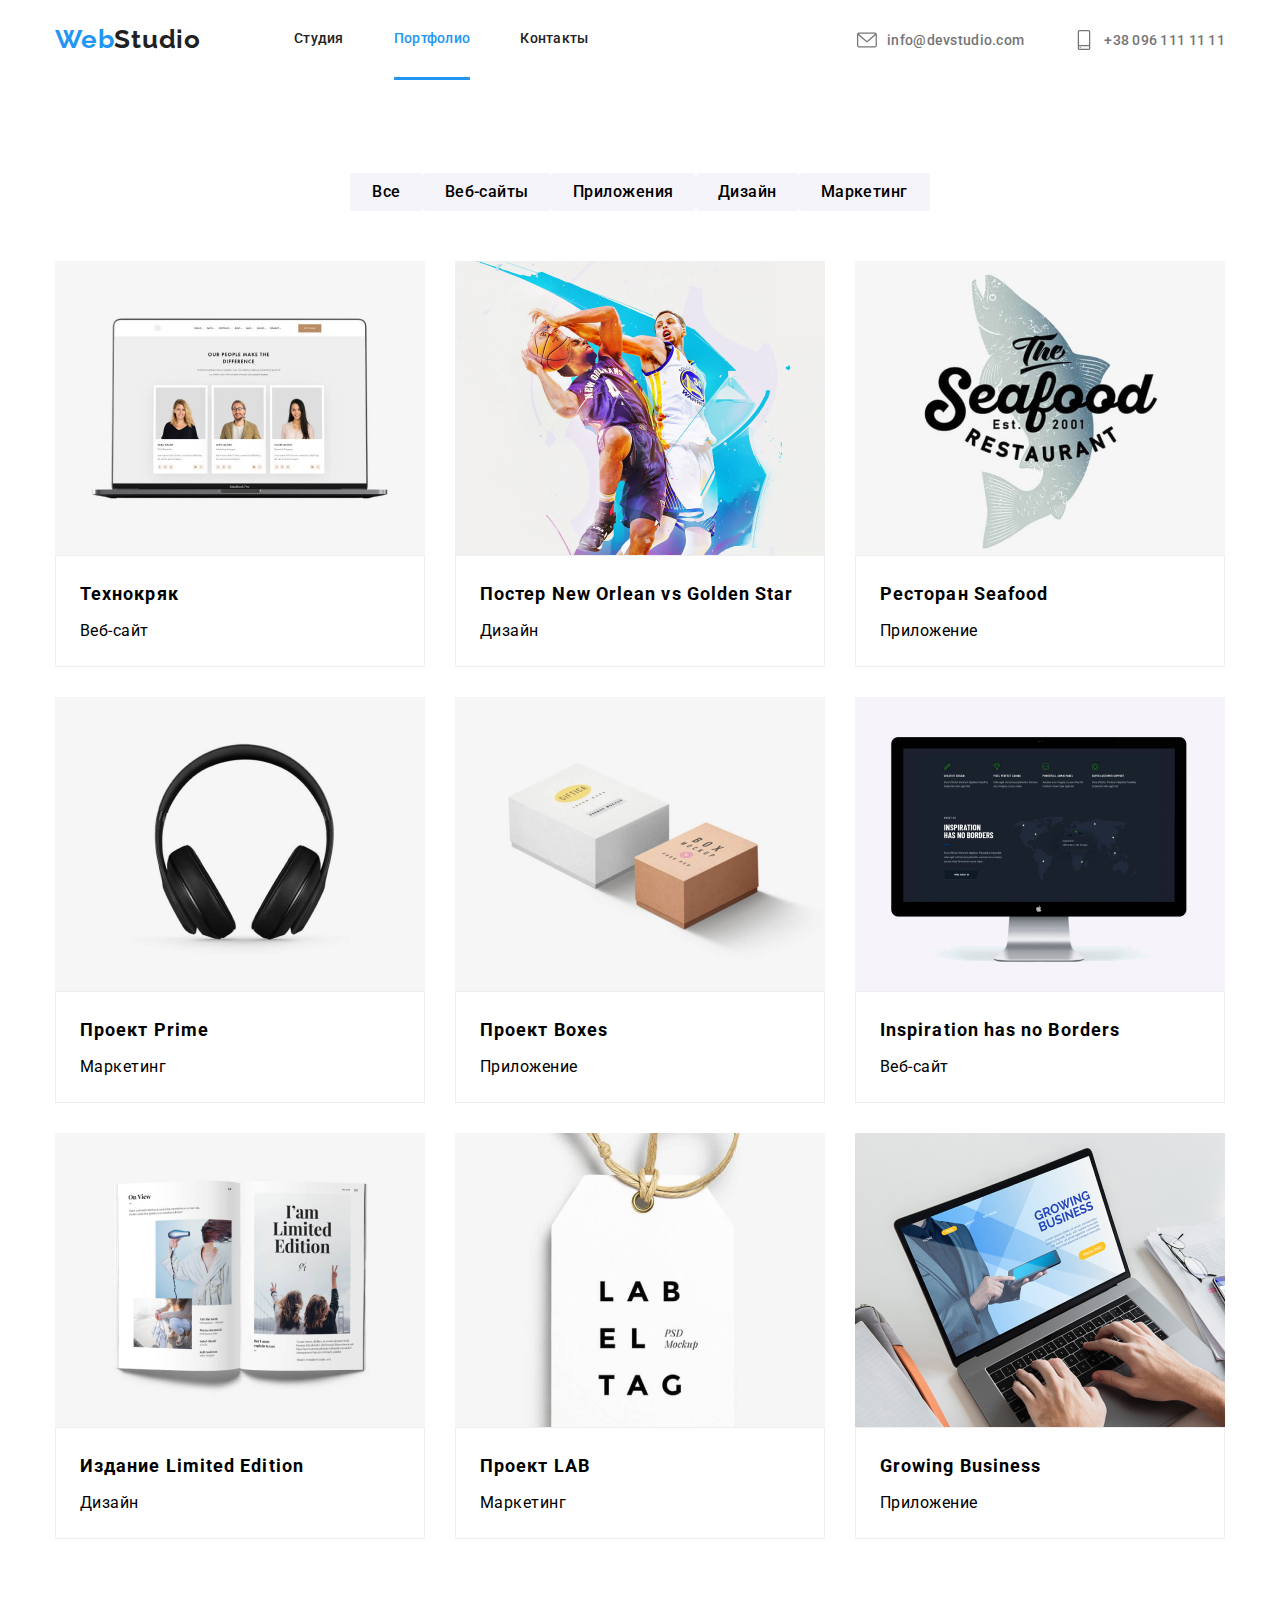
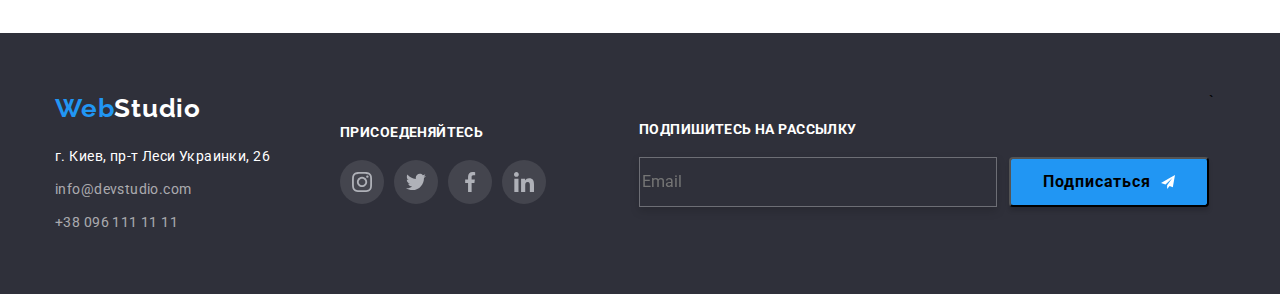
==== commit b7925be8: "Дз7" ====
--- a/portfolio.html
+++ b/portfolio.html
@@ -13,7 +13,8 @@
       rel="stylesheet"
     />
     <link rel="stylesheet" href="https://cdnjs.cloudflare.com/ajax/libs/modern-normalize/1.1.0/modern-normalize.min.css">
-    <link rel="stylesheet" href="./css/style.css" />
+
+    <link rel="stylesheet" href="./css/main.min.css">
     <title>Document</title>
   </head>
   <body>
@@ -51,14 +52,14 @@
         <div class="container">
           <h2 class="button-tittle">Меню кнопок</h2>
           <ul class="button-list"> 
-            <li class="button-item"><button type="button" class="button">Все</button></li>
-            <li class="button-item"><button type="button" class="button">Веб-сайты</button></li>
-            <li class="button-item"><button type="button" class="button">Приложения</button></li>
-            <li class="button-item"><button type="button" class="button">Дизайн</button></li>
-            <li class="button-item"><button type="button" class="button">Маркетинг</button></li>
+            <li class="button-list__item"><button type="button" class="button">Все</button></li>
+            <li class="button-list__item"><button type="button" class="button">Веб-сайты</button></li>
+            <li class="button-list__item"><button type="button" class="button">Приложения</button></li>
+            <li class="button-list__item"><button type="button" class="button">Дизайн</button></li>
+            <li class="button-list__item"><button type="button" class="button">Маркетинг</button></li>
           </ul>
-          <ul class="portfolio-fotos">
-            <li class="images-portfolio">
+          <ul class="portfolio-fotos__list">
+            <li class="portfolio-fotos__list--item">
               <div class="portfolio-thumb portfolio-thumb-one">
                 <img
                 src="./images/imgprt.jpg"
@@ -69,11 +70,11 @@
               </div>
               
               <div class="container-content">
-              <h3 class="img-tittle">Технокряк</h3>
-              <p class="img-descr">Веб-сайт</p>
+              <h3 class="portfolio-fotos__subtittle">Технокряк</h3>
+              <p class="portfolio-fotos__description">Веб-сайт</p>
               </div> 
             </li>
-            <li class="images-portfolio">
+            <li class="portfolio-fotos__list--item">
               <div class="portfolio-thumb portfolio-thumb-two">
                 <img
                   src="./images/imgprt2.jpg"
@@ -84,12 +85,12 @@
               </div>
               
               <div class="container-content">
-              <h3 class="img-tittle">Постер New Orlean vs Golden Star</h3>
-              <p class="img-descr">Дизайн</p>  
-              </div>
-              
-            </li>
-            <li class="images-portfolio">
+              <h3 class="portfolio-fotos__subtittle">Постер New Orlean vs Golden Star</h3>
+              <p class="portfolio-fotos__description">Дизайн</p>  
+              </div>
+              
+            </li>
+            <li class="portfolio-fotos__list--item">
               <div class="portfolio-thumb portfolio-thumb-three">
                 <img
                 src="./images/imgprt3.jpg"
@@ -100,12 +101,12 @@
               </div>
               
               <div class="container-content">
-              <h3 class="img-tittle">Ресторан Seafood</h3>
-              <p class="img-descr">Приложение</p>  
-              </div>
-              
-            </li class="images-portfolio">
-            <li class="images-portfolio">
+              <h3 class="portfolio-fotos__subtittle">Ресторан Seafood</h3>
+              <p class="portfolio-fotos__description">Приложение</p>  
+              </div>
+              
+            </li >
+            <li class="portfolio-fotos__list--item">
               <div class="portfolio-thumb portfolio-thumb-four">
                 <img
                 src="./images/imgprt4.jpg"
@@ -116,11 +117,11 @@
               </div>
               
               <div class="container-content">
-              <h3 class="img-tittle">Проект Prime</h3>
-              <p class="img-descr">Маркетинг</p>  
-              </div>
-            </li class="images-portfolio">
-            <li class="images-portfolio">
+              <h3 class="portfolio-fotos__subtittle">Проект Prime</h3>
+              <p class="portfolio-fotos__description">Маркетинг</p>  
+              </div>
+            </li >
+            <li class="portfolio-fotos__list--item">
               <div class="portfolio-thumb portfolio-thumb-five">
                 <img
                 src="./images/imgprt5.jpg"
@@ -131,12 +132,12 @@
               </div>
               
               <div class="container-content">
-              <h3 class="img-tittle">Проект Boxes</h3>
-              <p class="img-descr">Приложение</p> 
-              </div>
-              
-            </li class="images-portfolio">
-            <li class="images-portfolio">
+              <h3 class="portfolio-fotos__subtittle">Проект Boxes</h3>
+              <p class="portfolio-fotos__description">Приложение</p> 
+              </div>
+              
+            </li >
+            <li class="portfolio-fotos__list--item">
               <div class="portfolio-thumb portfolio-thumb-six">
                 <img
                 src="./images/imgprt6.jpg"
@@ -146,12 +147,12 @@
               />
               </div>
               <div class="container-content">
-              <h3 class="img-tittle">Inspiration has no Borders</h3>
-              <p class="img-descr">Веб-сайт</p>  
-              </div>
-              
-            </li>
-            <li class="images-portfolio">
+              <h3 class="portfolio-fotos__subtittle">Inspiration has no Borders</h3>
+              <p class="portfolio-fotos__description">Веб-сайт</p>  
+              </div>
+              
+            </li>
+            <li class="portfolio-fotos__list--item">
               <div class="portfolio-thumb portfolio-thumb-seven">
                 <img
                 src="./images/imgprt7.jpg"
@@ -162,12 +163,12 @@
               </div>
               
               <div class="container-content">
-              <h3 class="img-tittle">Издание Limited Edition</h3>
-              <p class="img-descr">Дизайн</p>  
-              </div>
-              
-            </li>
-            <li class="images-portfolio">
+              <h3 class="portfolio-fotos__subtittle">Издание Limited Edition</h3>
+              <p class="portfolio-fotos__description">Дизайн</p>  
+              </div>
+              
+            </li>
+            <li class="portfolio-fotos__list--item">
               <div class="portfolio-thumb portfolio-thumb-eight">
                 <img
                 src="./images/imgprt8.jpg"
@@ -178,12 +179,12 @@
               </div>
               
               <div class="container-content">
-              <h3 class="img-tittle">Проект LAB</h3>
-              <p class="img-descr">Маркетинг</p>  
-              </div>
-              
-            </li>
-            <li class="images-portfolio">
+              <h3 class="portfolio-fotos__subtittle">Проект LAB</h3>
+              <p class="portfolio-fotos__description">Маркетинг</p>  
+              </div>
+              
+            </li>
+            <li class="portfolio-fotos__list--item">
               <div class="portfolio-thumb portfolio-thumb-nine">
                 <img
                 src="./images/imgprt9.jpg"
@@ -195,8 +196,8 @@
               </div>
               
               <div class="container-content">
-              <h3 class="img-tittle">Growing Business</h3>
-              <p class="img-descr">Приложение</p>  
+              <h3 class="portfolio-fotos__subtittle">Growing Business</h3>
+              <p class="portfolio-fotos__description">Приложение</p>  
               </div>
             </li>
           </ul>
@@ -207,7 +208,7 @@
         <div class="container">
           <div class="footer-div-second">
         <div class="footer-left">
-          <a href="" class="nav-logo">Web<span class="nav-logo2">Studio</span></a>
+          <a href="" class="footer-logo">Web<span class="footer-logo2">Studio</span></a>
         <address class="address">
           <ul class="addres-list">
             <li class="addres-list__item">
--- a/css/main.min.css
+++ b/css/main.min.css
@@ -0,0 +1,2 @@
+body{background-color:#fff;font-family:Roboto, sans-serif;color:var(--main-color-text);margin:0px}ul{margin-top:0px;margin-bottom:0px;list-style-type:none;padding:0px}img{display:block;max-width:100%;height:auto}a{text-decoration:none}.header{border-bottom:1px}.nav{padding-top:24px;padding-bottom:25px;display:-webkit-box;display:-ms-flexbox;display:flex;-webkit-box-align:center;-ms-flex-align:center;align-items:center;-webkit-box-pack:center;-ms-flex-pack:center;justify-content:center}.nav-logo{color:#2196f3;font-family:Raleway, sans-serif;font-weight:700;font-size:26px;line-height:1.17;letter-spacing:0.03em}.nav-logo2{color:#212121;font-size:26px;line-height:1.17;letter-spacing:0.03em}.site-nav{margin-left:93px;margin-top:0px;margin-bottom:0px;padding-left:0px;display:-webkit-box;display:-ms-flexbox;display:flex}.site-nav .site-nav__item:not(:last-child){margin-right:50px}.header{border-bottom:1px}.site-nav__link{color:#212121;text-decoration:none;font-weight:500;font-size:14px;line-height:16px;letter-spacing:0.02em;-webkit-transition:color 250ms cubic-bezier(0.4, 0, 0.2, 1);transition:color 250ms cubic-bezier(0.4, 0, 0.2, 1)}.site-nav__link:hover,.site-nav__link:focus{color:#2196f3}.site-nav__link--current{color:#2196f3}.site-nav__link--current::after{text-decoration:underline;content:"";background-color:#2196f3;width:100%;height:3px;-webkit-transform:translateY(30px);transform:translateY(30px);display:-webkit-box;display:-ms-flexbox;display:flex}.contacts-list{margin-left:auto;display:-webkit-box;display:-ms-flexbox;display:flex;-webkit-box-align:center;-ms-flex-align:center;align-items:center}.contacts-list .contacts-list__item+.contacts-list__item{margin-left:50px}.contacts-list__link{text-decoration:none;color:#757575;font-weight:500;font-size:14px;line-height:16px;letter-spacing:0.02em;display:-webkit-box;display:-ms-flexbox;display:flex;-webkit-box-pack:center;-ms-flex-pack:center;justify-content:center;-webkit-box-align:center;-ms-flex-align:center;align-items:center;-webkit-transition:color 250ms cubic-bezier(0.4, 0, 0.2, 1);transition:color 250ms cubic-bezier(0.4, 0, 0.2, 1)}.contacts-list__link:hover,.contacts-list__link:focus{color:#2196f3}.contacts-list__link--mail{margin-right:10px;fill:currentColor;-webkit-transition:border-color 250ms cubic-bezier(0.4, 0, 0.2, 1);transition:border-color 250ms cubic-bezier(0.4, 0, 0.2, 1)}.contacts-list__link--phone{margin-right:10px;fill:currentColor;-webkit-transition:border-color 250ms cubic-bezier(0.4, 0, 0.2, 1);transition:border-color 250ms cubic-bezier(0.4, 0, 0.2, 1)}.contacts-list__item:hover{fill:#2196f3}.section-slogan{padding-top:200px;padding-bottom:200px;background-color:#2f303a;margin-left:auto;margin-right:auto;text-align:center;background-image:-webkit-gradient(linear, left top, right top, from(rgba(47,48,58,0.4)), to(rgba(47,48,58,0.4))),url(../images/backgroundimg.jpg);background-image:linear-gradient(to right, rgba(47,48,58,0.4), rgba(47,48,58,0.4)),url(../images/backgroundimg.jpg);background-size:cover}.section-slogan__title{color:#fff;font-weight:900;font-size:44px;line-height:60px;letter-spacing:0.06em;text-transform:uppercase;margin-top:0px;margin-bottom:30px;text-align:center}.section-slogan__button{color:#fff;background-color:#2196f3;-webkit-box-shadow:0px 4px 4px rgba(0,0,0,0.15);box-shadow:0px 4px 4px rgba(0,0,0,0.15);border-radius:4px;padding:10px, 32px, 10px, 32px;font-weight:700;font-size:16px;line-height:30px;letter-spacing:0.06em;border:none;min-width:200px;min-height:50px;cursor:pointer}.backdrop{position:fixed;top:0;bottom:0;left:0;right:0;background-color:rgba(15,12,12,0.5)}.backdrop.is-hidden{opacity:0;pointer-events:none}.backdrop.is-hidden.modal{-webkit-transform:translate(-50%, -50%);transform:translate(-50%, -50%)}.modal{width:528px;height:581px;background-color:#fff;position:absolute;left:50%;top:50%;-webkit-transform:translate(-50%, -50%);transform:translate(-50%, -50%);position:absolute;-webkit-transition:-webkit-transform 2250ms cubic-bezier(0.4, 0, 0.2, 1);transition:-webkit-transform 2250ms cubic-bezier(0.4, 0, 0.2, 1);transition:transform 2250ms cubic-bezier(0.4, 0, 0.2, 1);transition:transform 2250ms cubic-bezier(0.4, 0, 0.2, 1), -webkit-transform 2250ms cubic-bezier(0.4, 0, 0.2, 1)}.close-menu{position:absolute;padding:0px;margin:0px;min-height:20px;min-height:30px;display:-webkit-box;display:-ms-flexbox;display:flex;-webkit-box-pack:center;-ms-flex-pack:center;justify-content:center;-webkit-box-align:center;-ms-flex-align:center;align-items:center;border:none;top:0px;right:0px;border-radius:50%;width:30px;height:30px;background:#FFFFFF;border:1px solid rgba(0,0,0,0.1);margin-top:8px;margin-right:8px;cursor:pointer}.close-menu:hover,.close-menu:focus{color:#2196f3}.tittle-form{font-family:'Roboto';font-style:normal;font-weight:700;font-size:20px;line-height:23px;text-align:center;letter-spacing:0.03em;color:#212121;margin-top:0px;margin-bottom:12px}.label-form{display:-webkit-box;display:-ms-flexbox;display:flex;-webkit-box-orient:vertical;-webkit-box-direction:normal;-ms-flex-direction:column;flex-direction:column;font-family:'Roboto';font-style:normal;font-weight:400;font-size:12px;line-height:14px;letter-spacing:0.01em;color:#757575;margin-bottom:4px;border-color:#2196f3}.input-form{margin-bottom:10px;padding-left:42px;height:40px;border:1px solid rgba(33,33,33,0.2);border-radius:4px;cursor:pointer;padding-top:12px;padding-bottom:12px;height:40px;padding-left:42px;outline:none}.input-form:focus{border-color:#2196f3}.input-form:focus ~ .icon-form{color:#2196f3;border-color:#2196f3}.modal-form{display:-webkit-box;display:-ms-flexbox;display:flex;-webkit-box-orient:vertical;-webkit-box-direction:normal;-ms-flex-direction:column;flex-direction:column;-webkit-box-pack:center;-ms-flex-pack:center;justify-content:center;-webkit-box-align:center;-ms-flex-align:center;align-items:center;padding:40px}.form-block{display:-webkit-box;display:-ms-flexbox;display:flex;-webkit-box-orient:vertical;-webkit-box-direction:normal;-ms-flex-direction:column;flex-direction:column}.check-block{margin-top:20px;display:-webkit-box;display:-ms-flexbox;display:flex;-webkit-box-align:center;-ms-flex-align:center;align-items:center}.check-block__text{font-family:'Roboto';font-style:normal;font-weight:400;font-size:14px;line-height:24px;letter-spacing:0.03em;color:#757575;margin-left:8px;margin-top:0px;margin-right:0px;margin-bottom:0px}.form-button{background:#2196F3;-webkit-box-shadow:0px 4px 4px rgba(0,0,0,0.15);box-shadow:0px 4px 4px rgba(0,0,0,0.15);border-radius:4px;margin-top:30px;font-family:'Roboto';font-style:normal;font-weight:700;font-size:16px;line-height:30px;display:-webkit-box;display:-ms-flexbox;display:flex;-webkit-box-align:center;-ms-flex-align:center;align-items:center;text-align:center;letter-spacing:0.06em;color:#FFFFFF;cursor:pointer}.icon-form{width:11px;height:11px;position:absolute;top:12px;left:10px;fill:currentColor}.icon-close-form{width:11px;height:11px;position:absolute;fill:currentColor;-webkit-transition:color 250ms cubic-bezier(0.4, 0, 0.2, 1);transition:color 250ms cubic-bezier(0.4, 0, 0.2, 1)}.icon-input{position:absolute;top:10px;left:10px}.icon-block{position:relative;display:-webkit-box;display:-ms-flexbox;display:flex;-webkit-box-orient:vertical;-webkit-box-direction:normal;-ms-flex-direction:column;flex-direction:column}.link-form{color:#2196f3;text-decoration:underline}.textarea{padding:12px 16px 12px 16px;border:1px solid rgba(33,33,33,0.2);border-radius:4px}.textarea::-webkit-input-placeholder{font-family:'Roboto';font-style:normal;font-weight:400;font-size:14px;line-height:16px;letter-spacing:0.01em;color:rgba(117,117,117,0.5)}.textarea:-ms-input-placeholder{font-family:'Roboto';font-style:normal;font-weight:400;font-size:14px;line-height:16px;letter-spacing:0.01em;color:rgba(117,117,117,0.5)}.textarea::-ms-input-placeholder{font-family:'Roboto';font-style:normal;font-weight:400;font-size:14px;line-height:16px;letter-spacing:0.01em;color:rgba(117,117,117,0.5)}.textarea::placeholder{font-family:'Roboto';font-style:normal;font-weight:400;font-size:14px;line-height:16px;letter-spacing:0.01em;color:rgba(117,117,117,0.5)}.section{padding-top:94px;padding-bottom:94px}.header-container{display:-webkit-box;display:-ms-flexbox;display:flex}.container{margin:0 auto;width:1200px;padding-left:15px;padding-right:15px}.information-list{display:-webkit-box;display:-ms-flexbox;display:flex;padding-left:0px}.information-list__item:not(:last-child){margin-right:30px}.information-meta{background-color:#f5f4fa;width:270px;height:120px;margin-bottom:30px;border-radius:4px;display:-webkit-box;display:-ms-flexbox;display:flex;-webkit-box-pack:center;-ms-flex-pack:center;justify-content:center;-webkit-box-align:center;-ms-flex-align:center;align-items:center}.information-subtitles{color:#212121;font-weight:700;font-size:14px;line-height:16px;letter-spacing:0.03em;text-transform:uppercase;margin-top:0px;margin-bottom:10px}.information-description{color:#757575;font-size:14px;line-height:24px;letter-spacing:0.03em;margin-top:0px;margin-bottom:0px}.section-tittle{visibility:hidden;display:none;margin-top:0px;margin-bottom:0px}.section-specialization{padding-top:0px;padding-bottom:94px}.section-specialization__tittle{color:#212121;font-weight:700;font-size:36px;line-height:42px;letter-spacing:0.03em;margin-top:0px;margin-bottom:50px;text-align:center}.specialization-list{display:-webkit-box;display:-ms-flexbox;display:flex}.specalization-list__item:not(:last-child){margin-right:30px}.specalization-thumb::before{display:-webkit-box;display:-ms-flexbox;display:flex;content:"";position:absolute;width:370px;height:70px;bottom:0px;background:rgba(47,48,58,0.8);font-family:Roboto;font-style:normal;font-weight:bold;font-size:14px;line-height:16px;text-align:center;-webkit-box-pack:center;-ms-flex-pack:center;justify-content:center;-webkit-box-align:center;-ms-flex-align:center;align-items:center;letter-spacing:0.03em;text-transform:uppercase;color:#fff}.thumb-one::before{content:"Десктопные приложения"}.thumb-two::before{content:"Мобильные приложения"}.thumb-three::before{content:"Дизайнерские решения"}.specalization-thumb{position:relative}.section-team{background-color:#F5F4FA;padding-top:94px;padding-bottom:94px}.section-team__tittle{color:#212121;font-weight:700;font-size:36px;line-height:42px;letter-spacing:0.03em;margin-top:0px;margin-bottom:50px;text-align:center}.team-list{display:-webkit-box;display:-ms-flexbox;display:flex}.team-list__item{background-color:#fff;-webkit-box-shadow:0px 1px 3px rgba(0,0,0,0.12),0px 1px 1px rgba(0,0,0,0.14),0px 2px 1px rgba(0,0,0,0.2);box-shadow:0px 1px 3px rgba(0,0,0,0.12),0px 1px 1px rgba(0,0,0,0.14),0px 2px 1px rgba(0,0,0,0.2);border-radius:0px 0px 4px 4px}.team-list__item:not(:last-child){margin-right:30px}.team-name{color:#212121;font-weight:500;font-size:16px;line-height:19px;letter-spacing:0.03em;margin-top:0px;margin-bottom:10px}.teams-container{padding-top:30px;padding-bottom:30px;text-align:center}.team-specialization{color:#757575;font-size:16px;letter-spacing:0.03em;margin-top:0px;margin-bottom:0px}.team-media__list{display:-webkit-box;display:-ms-flexbox;display:flex;-webkit-box-pack:center;-ms-flex-pack:center;justify-content:center;-webkit-box-align:center;-ms-flex-align:center;align-items:center}.team-media__link{width:100%;height:100%;display:-webkit-box;display:-ms-flexbox;display:flex;-webkit-box-pack:center;-ms-flex-pack:center;justify-content:center;-webkit-box-align:center;-ms-flex-align:center;align-items:center;border-radius:50%;color:#AFB1B8;background-color:rgba(255,255,255,0.1);-webkit-transition:color 250ms cubic-bezier(0.4, 0, 0.2, 1);transition:color 250ms cubic-bezier(0.4, 0, 0.2, 1)}.team-media__link:hover,.team-media__link:focus{background-color:#2196f3;color:#fff}.team-media__list--item{width:44px;height:44px;border-radius:50%}.team-media__list--item:not(:last-child){margin-right:10px}.team-media__icon{width:20px;height:20px;fill:currentColor;-webkit-transition:border-color 250ms cubic-bezier(0.4, 0, 0.2, 1);transition:border-color 250ms cubic-bezier(0.4, 0, 0.2, 1)}.client-link{display:-webkit-box;display:-ms-flexbox;display:flex;-webkit-box-pack:center;-ms-flex-pack:center;justify-content:center;-webkit-box-align:center;-ms-flex-align:center;align-items:center;color:#AFB1B8;border:1px solid #AFB1B8;-webkit-box-sizing:border-box;box-sizing:border-box;border-radius:4px;width:100%;height:100%;width:170px;height:92px;-webkit-transition:border-color 250ms cubic-bezier(0.4, 0, 0.2, 1);transition:border-color 250ms cubic-bezier(0.4, 0, 0.2, 1)}.client-link:hover,.client-link:focus{border-color:#2196f3;color:#2196f3}.client-list__item:not(:last-child){margin-right:30px}.client-list{display:-webkit-box;display:-ms-flexbox;display:flex}.client-icon{width:106px;height:60px;fill:currentColor;-webkit-transition:color 250ms cubic-bezier(0.4, 0, 0.2, 1);transition:color 250ms cubic-bezier(0.4, 0, 0.2, 1)}.client-section{padding-bottom:94px;padding-top:94px}.client-section__title{color:#212121;font-weight:700;font-size:36px;line-height:42px;letter-spacing:0.03em;margin-top:0px;margin-bottom:50px;text-align:center}.footer{padding-top:60px;padding-bottom:60px;background-color:#2f303a;display:-webkit-box;display:-ms-flexbox;display:flex}.addres-list{display:-webkit-box;display:-ms-flexbox;display:flex;-webkit-box-pack:center;-ms-flex-pack:center;justify-content:center;-webkit-box-align:start;-ms-flex-align:start;align-items:start;-webkit-box-orient:vertical;-webkit-box-direction:normal;-ms-flex-direction:column;flex-direction:column;padding-left:0px}.footer-googlelink{color:#fff;text-decoration:none;font-size:14px;line-height:24px;letter-spacing:0.03em;-webkit-transition:color 250ms cubic-bezier(0.4, 0, 0.2, 1);transition:color 250ms cubic-bezier(0.4, 0, 0.2, 1)}.footer-googlelink:hover,.footer-googlelink:focus{color:#2196f3}.addres-list__item:not(:last-child){margin-bottom:9px}.address-link{color:rgba(255,255,255,0.6);font-size:14px;line-height:24px;letter-spacing:0.03em;-webkit-transition:color 250ms cubic-bezier(0.4, 0, 0.2, 1);transition:color 250ms cubic-bezier(0.4, 0, 0.2, 1)}.address-link:hover,.address-link:focus{color:#2196f3}.distribution-tittle{font-family:Roboto;font-style:normal;font-weight:bold;font-size:14px;line-height:16px;letter-spacing:0.03em;text-transform:uppercase;color:#FFFFFF;-webkit-box-pack:center;-ms-flex-pack:center;justify-content:center;-webkit-box-align:center;-ms-flex-align:center;align-items:center;display:-webkit-box;display:-ms-flexbox;display:flex;margin-top:0px;margin-bottom:20px}.footer-div-second{display:-webkit-box;display:-ms-flexbox;display:flex}.footer-div-right{-webkit-box-pack:center;-ms-flex-pack:center;justify-content:center;display:-webkit-box;display:-ms-flexbox;display:flex;-webkit-box-align:start;-ms-flex-align:start;align-items:start;-webkit-box-orient:vertical;-webkit-box-direction:normal;-ms-flex-direction:column;flex-direction:column}.footer-left{display:-webkit-box;display:-ms-flexbox;display:flex;-webkit-box-pack:center;-ms-flex-pack:center;justify-content:center;-webkit-box-align:start;-ms-flex-align:start;align-items:start;-webkit-box-orient:vertical;-webkit-box-direction:normal;-ms-flex-direction:column;flex-direction:column;margin-right:70px}.footer-center{display:-webkit-box;display:-ms-flexbox;display:flex;-webkit-box-pack:center;-ms-flex-pack:center;justify-content:center;-webkit-box-align:start;-ms-flex-align:start;align-items:start;-webkit-box-orient:vertical;-webkit-box-direction:normal;-ms-flex-direction:column;flex-direction:column;margin-right:93px}.footer-distrbution{display:-webkit-box;display:-ms-flexbox;display:flex}.footer-distrbution__input{width:358px;height:50px;border:1px solid rgba(255,255,255,0.3);-webkit-filter:drop-shadow(0px 4px 4px rgba(0,0,0,0.15));filter:drop-shadow(0px 4px 4px rgba(0,0,0,0.15));-webkit-box-sizing:border-botx;box-sizing:border-botx;background-color:#2f303a;-webkit-box-pack:center;-ms-flex-pack:center;justify-content:center;display:-webkit-box;display:-ms-flexbox;display:flex;-webkit-box-align:center;-ms-flex-align:center;align-items:center;margin-right:12px}.footer-distrbution__button{width:200px;height:50px;background:#2196F3;-webkit-box-shadow:0px 4px 4px rgba(0,0,0,0.15);box-shadow:0px 4px 4px rgba(0,0,0,0.15);border-radius:4px;font-size:16px;font-weight:700;letter-spacing:0.06em;line-height:1.87;cursor:pointer;-webkit-box-pack:center;-ms-flex-pack:center;justify-content:center;display:-webkit-box;display:-ms-flexbox;display:flex;-webkit-box-align:center;-ms-flex-align:center;align-items:center;margin:auto;cursor:pointer}.footer-distrbution__button--svg{width:24px;height:24px;padding-left:10px}.footer-icon{color:#fff}.button-tittle{visibility:hidden;display:none}.address{margin-top:20px;font-style:normal}.welcom{font-family:Roboto;font-style:normal;font-weight:bold;font-size:14px;line-height:16px;letter-spacing:0.03em;text-transform:uppercase;color:#FFFFFF;margin-top:0px;margin-bottom:0px;display:-webkit-box;display:-ms-flexbox;display:flex;-webkit-box-pack:center;-ms-flex-pack:center;justify-content:center;-webkit-box-align:center;-ms-flex-align:center;align-items:center;margin-bottom:20px}.footer-logo{color:#2196f3;font-family:Raleway, sans-serif;font-weight:700;font-size:26px;line-height:1.17;letter-spacing:0.03em}.footer-logo2{color:#fff;font-size:26px;line-height:1.17;letter-spacing:0.03em}.button-tittle{visibility:hidden;display:none}.button{cursor:pointer;font-family:inherit;font-weight:500;font-size:16px;line-height:26px;text-align:center;letter-spacing:0.03em;border:none;border-radius:4px;background-color:#f5f4fa;padding:6px 22px 6px 22px;-webkit-transition:color 250ms cubic-bezier(0.4, 0, 0.2, 1),color 250ms cubic-bezier(0.4, 0, 0.2, 1);transition:color 250ms cubic-bezier(0.4, 0, 0.2, 1),color 250ms cubic-bezier(0.4, 0, 0.2, 1)}.button:hover,.button:focus{color:var(--primary-text-color);background-color:var(--accent-color-text);-webkit-box-shadow:0px 3px 1px rgba(0,0,0,0.1),0px 1px 2px rgba(0,0,0,0.08),0px 2px 2px rgba(0,0,0,0.12);box-shadow:0px 3px 1px rgba(0,0,0,0.1),0px 1px 2px rgba(0,0,0,0.08),0px 2px 2px rgba(0,0,0,0.12)}.button:hover,.button:focus{color:var(--primary-text-color);background-color:var(--accent-color-text);-webkit-box-shadow:0px 3px 1px rgba(0,0,0,0.1),0px 1px 2px rgba(0,0,0,0.08),0px 2px 2px rgba(0,0,0,0.12);box-shadow:0px 3px 1px rgba(0,0,0,0.1),0px 1px 2px rgba(0,0,0,0.08),0px 2px 2px rgba(0,0,0,0.12)}.button-list{margin-bottom:50px;display:-webkit-box;display:-ms-flexbox;display:flex;-webkit-box-pack:center;-ms-flex-pack:center;justify-content:center}.portfolio-fotos__list{display:-webkit-box;display:-ms-flexbox;display:flex;-ms-flex-wrap:wrap;flex-wrap:wrap;margin-bottom:-30px;margin-right:-30px;width:1200px}.portfolio-fotos__list--item{margin-bottom:30px;-ms-flex-preferred-size:calc(100% / 3 - 30px);flex-basis:calc(100% / 3 - 30px);margin-right:30px;position:relative;overflow:hidden}.portfolio-fotos__list--item:focus,.portfolio-fotos__list--item:hover{-webkit-box-shadow:0px 1px 1px rgba(0,0,0,0.12),0px 4px 4px rgba(0,0,0,0.06),1px 4px 6px rgba(0,0,0,0.16);box-shadow:0px 1px 1px rgba(0,0,0,0.12),0px 4px 4px rgba(0,0,0,0.06),1px 4px 6px rgba(0,0,0,0.16)}.portfolio-thumb-one{overflow:hidden}.portfolio-thumb::after{position:absolute;display:-webkit-box;display:-ms-flexbox;display:flex;content:"";top:0;width:370px;height:294px;position:absolute;background:rgba(33,150,243,0.9);font-family:Roboto;font-style:normal;font-weight:normal;font-size:18px;line-height:28px;letter-spacing:0.03em;color:var(--primary-text-color);text-align:center;-webkit-box-align:center;-ms-flex-align:center;align-items:center;-webkit-box-pack:center;-ms-flex-pack:center;justify-content:center;-webkit-transform:translateY(100%);transform:translateY(100%);-webkit-transition:-webkit-transform 250ms cubic-bezier(0.4, 0, 0.2, 1);transition:-webkit-transform 250ms cubic-bezier(0.4, 0, 0.2, 1);transition:transform 250ms cubic-bezier(0.4, 0, 0.2, 1);transition:transform 250ms cubic-bezier(0.4, 0, 0.2, 1), -webkit-transform 250ms cubic-bezier(0.4, 0, 0.2, 1);opacity:0}.portfolio-thumb:hover::after{opacity:1;-webkit-transform:translateY(0);transform:translateY(0)}.portfolio-thumb-one::after{content:"Ресурс предлагает комплексные предложения с разным уровнем функционала и сервисов. Все это позволит посетителю получить исчерпывающие сведения о компании или частном лице."}.portfolio-thumb-two::after{content:"Новостной портал"}.portfolio-thumb-three::after{content:"Приложение для ресторана"}.portfolio-thumb-four::after{content:"Бренды"}.portfolio-thumb-five::after{content:"Приложения"}.portfolio-thumb-six::after{content:"Веб-сйты"}.portfolio-thumb-seven::after{content:"Новости"}.portfolio-thumb-eight::after{content:"Проекты"}.portfolio-thumb-nine::after{content:"Бизнес"}.portfolio-fotos__description{color:var(--description-text-color);font-size:16px;line-height:30px;letter-spacing:0.03em;margin:0px}.portfolio-fotos__subtittle{color:var(--tittle-text-color);font-weight:700;font-size:18px;line-height:36px;letter-spacing:0.06em;margin-top:0px;margin-bottom:4px}.container-content{padding:20px 24px;border:1px solid #EEEEEE;-webkit-box-sizing:border-box;box-sizing:border-box}
+/*# sourceMappingURL=main.min.css.map */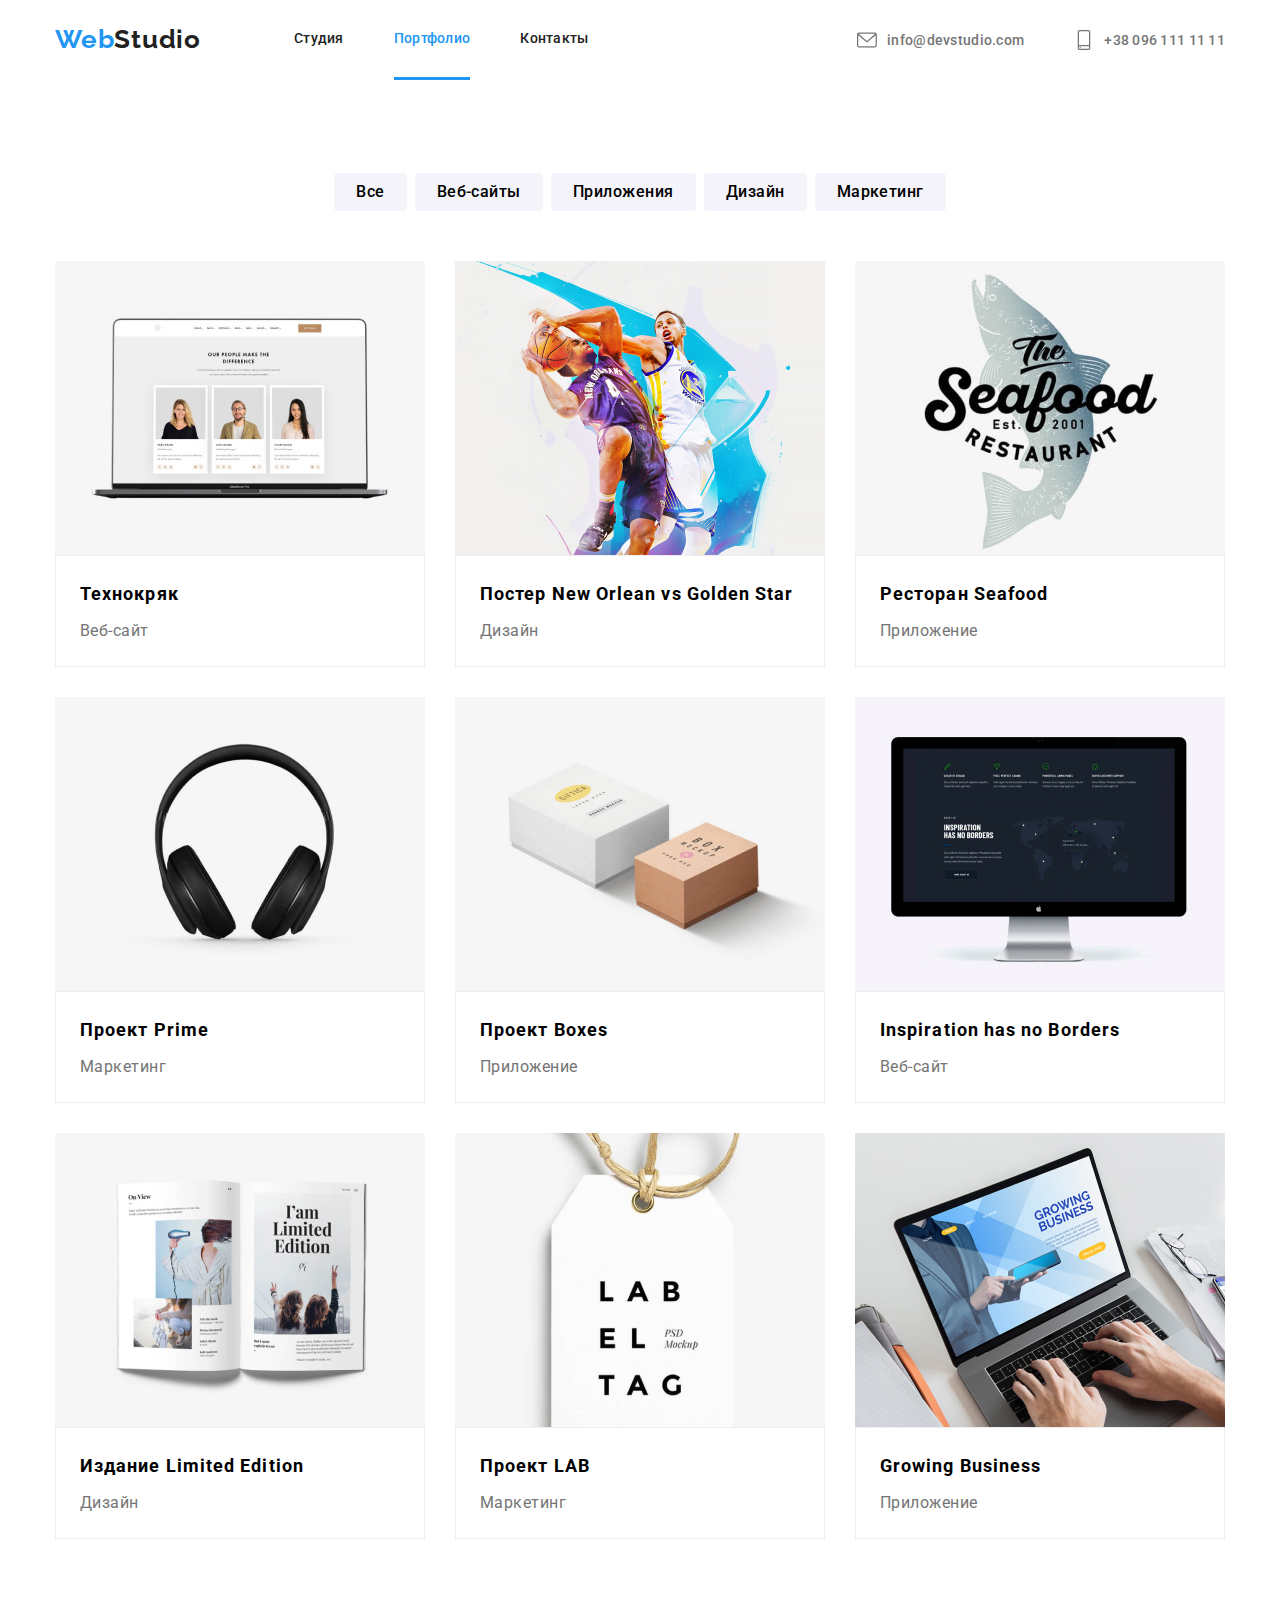
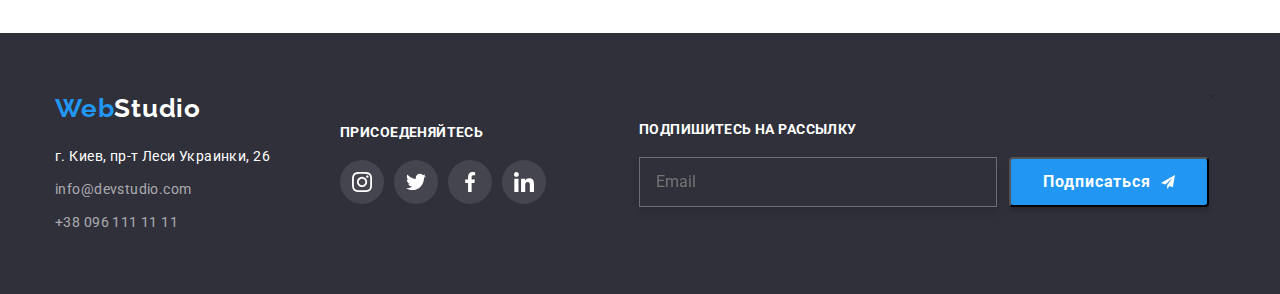
==== commit b94d5175: "Дз7" ====
--- a/portfolio.html
+++ b/portfolio.html
@@ -236,28 +236,28 @@
             <h4 class="welcom">Присоеденяйтесь</h4>
             <ul class="team-media__list">
               <li class="team-media__list--item">
-                <a class="team-media__link">
-                  <svg class="team-media__icon">
+                <a class="team-media__link" href="">
+                  <svg class="team-media__icon footer-icon">
                     <use href="./images/icons.svg#icon-instagram">
                     </use>
                   </svg>
                 </a>
               </li>
-              <li class="team-media__list--item"> <a class="team-media__link">
-                <svg class="team-media__icon">
+              <li class="team-media__list--item"> <a class="team-media__link" href="">
+                <svg class="team-media__icon footer-icon">
                   <use href="./images/icons.svg#icon-twitter">
                   </use>
                 </svg>
               </a></li>
               <li class="team-media__list--item">
-                <a class="team-media__link">
-                <svg class="team-media__icon">
+                <a class="team-media__link" href="">
+                <svg class="team-media__icon footer-icon">
                   <use href="./images/icons.svg#icon-facebook">
                   </use>
                 </svg>
               </a></li>
-              <li class="team-media__list--item"> <a class="team-media__link">
-                <svg class="team-media__icon">
+              <li class="team-media__list--item"> <a class="team-media__link" href="">
+                <svg class="team-media__icon footer-icon">
                   <use href="./images/icons.svg#icon-linkedin">
                   </use>
                 </svg>
@@ -269,7 +269,7 @@
           <form class="footer-distrbution">
             <input type="email" name="Email" placeholder="Email" class="footer-distrbution__input"> 
             <button class="footer-distrbution__button">Подписаться
-              <svg class="footer-distrbution__button--svg">
+              <svg class="footer-distrbution__button--svg " >
                 <use href="./images/icons.svg#icon-telegram">
                 </use>
               </svg>
--- a/css/main.min.css
+++ b/css/main.min.css
@@ -1,2 +1,2 @@
-body{background-color:#fff;font-family:Roboto, sans-serif;color:var(--main-color-text);margin:0px}ul{margin-top:0px;margin-bottom:0px;list-style-type:none;padding:0px}img{display:block;max-width:100%;height:auto}a{text-decoration:none}.header{border-bottom:1px}.nav{padding-top:24px;padding-bottom:25px;display:-webkit-box;display:-ms-flexbox;display:flex;-webkit-box-align:center;-ms-flex-align:center;align-items:center;-webkit-box-pack:center;-ms-flex-pack:center;justify-content:center}.nav-logo{color:#2196f3;font-family:Raleway, sans-serif;font-weight:700;font-size:26px;line-height:1.17;letter-spacing:0.03em}.nav-logo2{color:#212121;font-size:26px;line-height:1.17;letter-spacing:0.03em}.site-nav{margin-left:93px;margin-top:0px;margin-bottom:0px;padding-left:0px;display:-webkit-box;display:-ms-flexbox;display:flex}.site-nav .site-nav__item:not(:last-child){margin-right:50px}.header{border-bottom:1px}.site-nav__link{color:#212121;text-decoration:none;font-weight:500;font-size:14px;line-height:16px;letter-spacing:0.02em;-webkit-transition:color 250ms cubic-bezier(0.4, 0, 0.2, 1);transition:color 250ms cubic-bezier(0.4, 0, 0.2, 1)}.site-nav__link:hover,.site-nav__link:focus{color:#2196f3}.site-nav__link--current{color:#2196f3}.site-nav__link--current::after{text-decoration:underline;content:"";background-color:#2196f3;width:100%;height:3px;-webkit-transform:translateY(30px);transform:translateY(30px);display:-webkit-box;display:-ms-flexbox;display:flex}.contacts-list{margin-left:auto;display:-webkit-box;display:-ms-flexbox;display:flex;-webkit-box-align:center;-ms-flex-align:center;align-items:center}.contacts-list .contacts-list__item+.contacts-list__item{margin-left:50px}.contacts-list__link{text-decoration:none;color:#757575;font-weight:500;font-size:14px;line-height:16px;letter-spacing:0.02em;display:-webkit-box;display:-ms-flexbox;display:flex;-webkit-box-pack:center;-ms-flex-pack:center;justify-content:center;-webkit-box-align:center;-ms-flex-align:center;align-items:center;-webkit-transition:color 250ms cubic-bezier(0.4, 0, 0.2, 1);transition:color 250ms cubic-bezier(0.4, 0, 0.2, 1)}.contacts-list__link:hover,.contacts-list__link:focus{color:#2196f3}.contacts-list__link--mail{margin-right:10px;fill:currentColor;-webkit-transition:border-color 250ms cubic-bezier(0.4, 0, 0.2, 1);transition:border-color 250ms cubic-bezier(0.4, 0, 0.2, 1)}.contacts-list__link--phone{margin-right:10px;fill:currentColor;-webkit-transition:border-color 250ms cubic-bezier(0.4, 0, 0.2, 1);transition:border-color 250ms cubic-bezier(0.4, 0, 0.2, 1)}.contacts-list__item:hover{fill:#2196f3}.section-slogan{padding-top:200px;padding-bottom:200px;background-color:#2f303a;margin-left:auto;margin-right:auto;text-align:center;background-image:-webkit-gradient(linear, left top, right top, from(rgba(47,48,58,0.4)), to(rgba(47,48,58,0.4))),url(../images/backgroundimg.jpg);background-image:linear-gradient(to right, rgba(47,48,58,0.4), rgba(47,48,58,0.4)),url(../images/backgroundimg.jpg);background-size:cover}.section-slogan__title{color:#fff;font-weight:900;font-size:44px;line-height:60px;letter-spacing:0.06em;text-transform:uppercase;margin-top:0px;margin-bottom:30px;text-align:center}.section-slogan__button{color:#fff;background-color:#2196f3;-webkit-box-shadow:0px 4px 4px rgba(0,0,0,0.15);box-shadow:0px 4px 4px rgba(0,0,0,0.15);border-radius:4px;padding:10px, 32px, 10px, 32px;font-weight:700;font-size:16px;line-height:30px;letter-spacing:0.06em;border:none;min-width:200px;min-height:50px;cursor:pointer}.backdrop{position:fixed;top:0;bottom:0;left:0;right:0;background-color:rgba(15,12,12,0.5)}.backdrop.is-hidden{opacity:0;pointer-events:none}.backdrop.is-hidden.modal{-webkit-transform:translate(-50%, -50%);transform:translate(-50%, -50%)}.modal{width:528px;height:581px;background-color:#fff;position:absolute;left:50%;top:50%;-webkit-transform:translate(-50%, -50%);transform:translate(-50%, -50%);position:absolute;-webkit-transition:-webkit-transform 2250ms cubic-bezier(0.4, 0, 0.2, 1);transition:-webkit-transform 2250ms cubic-bezier(0.4, 0, 0.2, 1);transition:transform 2250ms cubic-bezier(0.4, 0, 0.2, 1);transition:transform 2250ms cubic-bezier(0.4, 0, 0.2, 1), -webkit-transform 2250ms cubic-bezier(0.4, 0, 0.2, 1)}.close-menu{position:absolute;padding:0px;margin:0px;min-height:20px;min-height:30px;display:-webkit-box;display:-ms-flexbox;display:flex;-webkit-box-pack:center;-ms-flex-pack:center;justify-content:center;-webkit-box-align:center;-ms-flex-align:center;align-items:center;border:none;top:0px;right:0px;border-radius:50%;width:30px;height:30px;background:#FFFFFF;border:1px solid rgba(0,0,0,0.1);margin-top:8px;margin-right:8px;cursor:pointer}.close-menu:hover,.close-menu:focus{color:#2196f3}.tittle-form{font-family:'Roboto';font-style:normal;font-weight:700;font-size:20px;line-height:23px;text-align:center;letter-spacing:0.03em;color:#212121;margin-top:0px;margin-bottom:12px}.label-form{display:-webkit-box;display:-ms-flexbox;display:flex;-webkit-box-orient:vertical;-webkit-box-direction:normal;-ms-flex-direction:column;flex-direction:column;font-family:'Roboto';font-style:normal;font-weight:400;font-size:12px;line-height:14px;letter-spacing:0.01em;color:#757575;margin-bottom:4px;border-color:#2196f3}.input-form{margin-bottom:10px;padding-left:42px;height:40px;border:1px solid rgba(33,33,33,0.2);border-radius:4px;cursor:pointer;padding-top:12px;padding-bottom:12px;height:40px;padding-left:42px;outline:none}.input-form:focus{border-color:#2196f3}.input-form:focus ~ .icon-form{color:#2196f3;border-color:#2196f3}.modal-form{display:-webkit-box;display:-ms-flexbox;display:flex;-webkit-box-orient:vertical;-webkit-box-direction:normal;-ms-flex-direction:column;flex-direction:column;-webkit-box-pack:center;-ms-flex-pack:center;justify-content:center;-webkit-box-align:center;-ms-flex-align:center;align-items:center;padding:40px}.form-block{display:-webkit-box;display:-ms-flexbox;display:flex;-webkit-box-orient:vertical;-webkit-box-direction:normal;-ms-flex-direction:column;flex-direction:column}.check-block{margin-top:20px;display:-webkit-box;display:-ms-flexbox;display:flex;-webkit-box-align:center;-ms-flex-align:center;align-items:center}.check-block__text{font-family:'Roboto';font-style:normal;font-weight:400;font-size:14px;line-height:24px;letter-spacing:0.03em;color:#757575;margin-left:8px;margin-top:0px;margin-right:0px;margin-bottom:0px}.form-button{background:#2196F3;-webkit-box-shadow:0px 4px 4px rgba(0,0,0,0.15);box-shadow:0px 4px 4px rgba(0,0,0,0.15);border-radius:4px;margin-top:30px;font-family:'Roboto';font-style:normal;font-weight:700;font-size:16px;line-height:30px;display:-webkit-box;display:-ms-flexbox;display:flex;-webkit-box-align:center;-ms-flex-align:center;align-items:center;text-align:center;letter-spacing:0.06em;color:#FFFFFF;cursor:pointer}.icon-form{width:11px;height:11px;position:absolute;top:12px;left:10px;fill:currentColor}.icon-close-form{width:11px;height:11px;position:absolute;fill:currentColor;-webkit-transition:color 250ms cubic-bezier(0.4, 0, 0.2, 1);transition:color 250ms cubic-bezier(0.4, 0, 0.2, 1)}.icon-input{position:absolute;top:10px;left:10px}.icon-block{position:relative;display:-webkit-box;display:-ms-flexbox;display:flex;-webkit-box-orient:vertical;-webkit-box-direction:normal;-ms-flex-direction:column;flex-direction:column}.link-form{color:#2196f3;text-decoration:underline}.textarea{padding:12px 16px 12px 16px;border:1px solid rgba(33,33,33,0.2);border-radius:4px}.textarea::-webkit-input-placeholder{font-family:'Roboto';font-style:normal;font-weight:400;font-size:14px;line-height:16px;letter-spacing:0.01em;color:rgba(117,117,117,0.5)}.textarea:-ms-input-placeholder{font-family:'Roboto';font-style:normal;font-weight:400;font-size:14px;line-height:16px;letter-spacing:0.01em;color:rgba(117,117,117,0.5)}.textarea::-ms-input-placeholder{font-family:'Roboto';font-style:normal;font-weight:400;font-size:14px;line-height:16px;letter-spacing:0.01em;color:rgba(117,117,117,0.5)}.textarea::placeholder{font-family:'Roboto';font-style:normal;font-weight:400;font-size:14px;line-height:16px;letter-spacing:0.01em;color:rgba(117,117,117,0.5)}.section{padding-top:94px;padding-bottom:94px}.header-container{display:-webkit-box;display:-ms-flexbox;display:flex}.container{margin:0 auto;width:1200px;padding-left:15px;padding-right:15px}.information-list{display:-webkit-box;display:-ms-flexbox;display:flex;padding-left:0px}.information-list__item:not(:last-child){margin-right:30px}.information-meta{background-color:#f5f4fa;width:270px;height:120px;margin-bottom:30px;border-radius:4px;display:-webkit-box;display:-ms-flexbox;display:flex;-webkit-box-pack:center;-ms-flex-pack:center;justify-content:center;-webkit-box-align:center;-ms-flex-align:center;align-items:center}.information-subtitles{color:#212121;font-weight:700;font-size:14px;line-height:16px;letter-spacing:0.03em;text-transform:uppercase;margin-top:0px;margin-bottom:10px}.information-description{color:#757575;font-size:14px;line-height:24px;letter-spacing:0.03em;margin-top:0px;margin-bottom:0px}.section-tittle{visibility:hidden;display:none;margin-top:0px;margin-bottom:0px}.section-specialization{padding-top:0px;padding-bottom:94px}.section-specialization__tittle{color:#212121;font-weight:700;font-size:36px;line-height:42px;letter-spacing:0.03em;margin-top:0px;margin-bottom:50px;text-align:center}.specialization-list{display:-webkit-box;display:-ms-flexbox;display:flex}.specalization-list__item:not(:last-child){margin-right:30px}.specalization-thumb::before{display:-webkit-box;display:-ms-flexbox;display:flex;content:"";position:absolute;width:370px;height:70px;bottom:0px;background:rgba(47,48,58,0.8);font-family:Roboto;font-style:normal;font-weight:bold;font-size:14px;line-height:16px;text-align:center;-webkit-box-pack:center;-ms-flex-pack:center;justify-content:center;-webkit-box-align:center;-ms-flex-align:center;align-items:center;letter-spacing:0.03em;text-transform:uppercase;color:#fff}.thumb-one::before{content:"Десктопные приложения"}.thumb-two::before{content:"Мобильные приложения"}.thumb-three::before{content:"Дизайнерские решения"}.specalization-thumb{position:relative}.section-team{background-color:#F5F4FA;padding-top:94px;padding-bottom:94px}.section-team__tittle{color:#212121;font-weight:700;font-size:36px;line-height:42px;letter-spacing:0.03em;margin-top:0px;margin-bottom:50px;text-align:center}.team-list{display:-webkit-box;display:-ms-flexbox;display:flex}.team-list__item{background-color:#fff;-webkit-box-shadow:0px 1px 3px rgba(0,0,0,0.12),0px 1px 1px rgba(0,0,0,0.14),0px 2px 1px rgba(0,0,0,0.2);box-shadow:0px 1px 3px rgba(0,0,0,0.12),0px 1px 1px rgba(0,0,0,0.14),0px 2px 1px rgba(0,0,0,0.2);border-radius:0px 0px 4px 4px}.team-list__item:not(:last-child){margin-right:30px}.team-name{color:#212121;font-weight:500;font-size:16px;line-height:19px;letter-spacing:0.03em;margin-top:0px;margin-bottom:10px}.teams-container{padding-top:30px;padding-bottom:30px;text-align:center}.team-specialization{color:#757575;font-size:16px;letter-spacing:0.03em;margin-top:0px;margin-bottom:0px}.team-media__list{display:-webkit-box;display:-ms-flexbox;display:flex;-webkit-box-pack:center;-ms-flex-pack:center;justify-content:center;-webkit-box-align:center;-ms-flex-align:center;align-items:center}.team-media__link{width:100%;height:100%;display:-webkit-box;display:-ms-flexbox;display:flex;-webkit-box-pack:center;-ms-flex-pack:center;justify-content:center;-webkit-box-align:center;-ms-flex-align:center;align-items:center;border-radius:50%;color:#AFB1B8;background-color:rgba(255,255,255,0.1);-webkit-transition:color 250ms cubic-bezier(0.4, 0, 0.2, 1);transition:color 250ms cubic-bezier(0.4, 0, 0.2, 1)}.team-media__link:hover,.team-media__link:focus{background-color:#2196f3;color:#fff}.team-media__list--item{width:44px;height:44px;border-radius:50%}.team-media__list--item:not(:last-child){margin-right:10px}.team-media__icon{width:20px;height:20px;fill:currentColor;-webkit-transition:border-color 250ms cubic-bezier(0.4, 0, 0.2, 1);transition:border-color 250ms cubic-bezier(0.4, 0, 0.2, 1)}.client-link{display:-webkit-box;display:-ms-flexbox;display:flex;-webkit-box-pack:center;-ms-flex-pack:center;justify-content:center;-webkit-box-align:center;-ms-flex-align:center;align-items:center;color:#AFB1B8;border:1px solid #AFB1B8;-webkit-box-sizing:border-box;box-sizing:border-box;border-radius:4px;width:100%;height:100%;width:170px;height:92px;-webkit-transition:border-color 250ms cubic-bezier(0.4, 0, 0.2, 1);transition:border-color 250ms cubic-bezier(0.4, 0, 0.2, 1)}.client-link:hover,.client-link:focus{border-color:#2196f3;color:#2196f3}.client-list__item:not(:last-child){margin-right:30px}.client-list{display:-webkit-box;display:-ms-flexbox;display:flex}.client-icon{width:106px;height:60px;fill:currentColor;-webkit-transition:color 250ms cubic-bezier(0.4, 0, 0.2, 1);transition:color 250ms cubic-bezier(0.4, 0, 0.2, 1)}.client-section{padding-bottom:94px;padding-top:94px}.client-section__title{color:#212121;font-weight:700;font-size:36px;line-height:42px;letter-spacing:0.03em;margin-top:0px;margin-bottom:50px;text-align:center}.footer{padding-top:60px;padding-bottom:60px;background-color:#2f303a;display:-webkit-box;display:-ms-flexbox;display:flex}.addres-list{display:-webkit-box;display:-ms-flexbox;display:flex;-webkit-box-pack:center;-ms-flex-pack:center;justify-content:center;-webkit-box-align:start;-ms-flex-align:start;align-items:start;-webkit-box-orient:vertical;-webkit-box-direction:normal;-ms-flex-direction:column;flex-direction:column;padding-left:0px}.footer-googlelink{color:#fff;text-decoration:none;font-size:14px;line-height:24px;letter-spacing:0.03em;-webkit-transition:color 250ms cubic-bezier(0.4, 0, 0.2, 1);transition:color 250ms cubic-bezier(0.4, 0, 0.2, 1)}.footer-googlelink:hover,.footer-googlelink:focus{color:#2196f3}.addres-list__item:not(:last-child){margin-bottom:9px}.address-link{color:rgba(255,255,255,0.6);font-size:14px;line-height:24px;letter-spacing:0.03em;-webkit-transition:color 250ms cubic-bezier(0.4, 0, 0.2, 1);transition:color 250ms cubic-bezier(0.4, 0, 0.2, 1)}.address-link:hover,.address-link:focus{color:#2196f3}.distribution-tittle{font-family:Roboto;font-style:normal;font-weight:bold;font-size:14px;line-height:16px;letter-spacing:0.03em;text-transform:uppercase;color:#FFFFFF;-webkit-box-pack:center;-ms-flex-pack:center;justify-content:center;-webkit-box-align:center;-ms-flex-align:center;align-items:center;display:-webkit-box;display:-ms-flexbox;display:flex;margin-top:0px;margin-bottom:20px}.footer-div-second{display:-webkit-box;display:-ms-flexbox;display:flex}.footer-div-right{-webkit-box-pack:center;-ms-flex-pack:center;justify-content:center;display:-webkit-box;display:-ms-flexbox;display:flex;-webkit-box-align:start;-ms-flex-align:start;align-items:start;-webkit-box-orient:vertical;-webkit-box-direction:normal;-ms-flex-direction:column;flex-direction:column}.footer-left{display:-webkit-box;display:-ms-flexbox;display:flex;-webkit-box-pack:center;-ms-flex-pack:center;justify-content:center;-webkit-box-align:start;-ms-flex-align:start;align-items:start;-webkit-box-orient:vertical;-webkit-box-direction:normal;-ms-flex-direction:column;flex-direction:column;margin-right:70px}.footer-center{display:-webkit-box;display:-ms-flexbox;display:flex;-webkit-box-pack:center;-ms-flex-pack:center;justify-content:center;-webkit-box-align:start;-ms-flex-align:start;align-items:start;-webkit-box-orient:vertical;-webkit-box-direction:normal;-ms-flex-direction:column;flex-direction:column;margin-right:93px}.footer-distrbution{display:-webkit-box;display:-ms-flexbox;display:flex}.footer-distrbution__input{width:358px;height:50px;border:1px solid rgba(255,255,255,0.3);-webkit-filter:drop-shadow(0px 4px 4px rgba(0,0,0,0.15));filter:drop-shadow(0px 4px 4px rgba(0,0,0,0.15));-webkit-box-sizing:border-botx;box-sizing:border-botx;background-color:#2f303a;-webkit-box-pack:center;-ms-flex-pack:center;justify-content:center;display:-webkit-box;display:-ms-flexbox;display:flex;-webkit-box-align:center;-ms-flex-align:center;align-items:center;margin-right:12px}.footer-distrbution__button{width:200px;height:50px;background:#2196F3;-webkit-box-shadow:0px 4px 4px rgba(0,0,0,0.15);box-shadow:0px 4px 4px rgba(0,0,0,0.15);border-radius:4px;font-size:16px;font-weight:700;letter-spacing:0.06em;line-height:1.87;cursor:pointer;-webkit-box-pack:center;-ms-flex-pack:center;justify-content:center;display:-webkit-box;display:-ms-flexbox;display:flex;-webkit-box-align:center;-ms-flex-align:center;align-items:center;margin:auto;cursor:pointer}.footer-distrbution__button--svg{width:24px;height:24px;padding-left:10px}.footer-icon{color:#fff}.button-tittle{visibility:hidden;display:none}.address{margin-top:20px;font-style:normal}.welcom{font-family:Roboto;font-style:normal;font-weight:bold;font-size:14px;line-height:16px;letter-spacing:0.03em;text-transform:uppercase;color:#FFFFFF;margin-top:0px;margin-bottom:0px;display:-webkit-box;display:-ms-flexbox;display:flex;-webkit-box-pack:center;-ms-flex-pack:center;justify-content:center;-webkit-box-align:center;-ms-flex-align:center;align-items:center;margin-bottom:20px}.footer-logo{color:#2196f3;font-family:Raleway, sans-serif;font-weight:700;font-size:26px;line-height:1.17;letter-spacing:0.03em}.footer-logo2{color:#fff;font-size:26px;line-height:1.17;letter-spacing:0.03em}.button-tittle{visibility:hidden;display:none}.button{cursor:pointer;font-family:inherit;font-weight:500;font-size:16px;line-height:26px;text-align:center;letter-spacing:0.03em;border:none;border-radius:4px;background-color:#f5f4fa;padding:6px 22px 6px 22px;-webkit-transition:color 250ms cubic-bezier(0.4, 0, 0.2, 1),color 250ms cubic-bezier(0.4, 0, 0.2, 1);transition:color 250ms cubic-bezier(0.4, 0, 0.2, 1),color 250ms cubic-bezier(0.4, 0, 0.2, 1)}.button:hover,.button:focus{color:var(--primary-text-color);background-color:var(--accent-color-text);-webkit-box-shadow:0px 3px 1px rgba(0,0,0,0.1),0px 1px 2px rgba(0,0,0,0.08),0px 2px 2px rgba(0,0,0,0.12);box-shadow:0px 3px 1px rgba(0,0,0,0.1),0px 1px 2px rgba(0,0,0,0.08),0px 2px 2px rgba(0,0,0,0.12)}.button:hover,.button:focus{color:var(--primary-text-color);background-color:var(--accent-color-text);-webkit-box-shadow:0px 3px 1px rgba(0,0,0,0.1),0px 1px 2px rgba(0,0,0,0.08),0px 2px 2px rgba(0,0,0,0.12);box-shadow:0px 3px 1px rgba(0,0,0,0.1),0px 1px 2px rgba(0,0,0,0.08),0px 2px 2px rgba(0,0,0,0.12)}.button-list{margin-bottom:50px;display:-webkit-box;display:-ms-flexbox;display:flex;-webkit-box-pack:center;-ms-flex-pack:center;justify-content:center}.portfolio-fotos__list{display:-webkit-box;display:-ms-flexbox;display:flex;-ms-flex-wrap:wrap;flex-wrap:wrap;margin-bottom:-30px;margin-right:-30px;width:1200px}.portfolio-fotos__list--item{margin-bottom:30px;-ms-flex-preferred-size:calc(100% / 3 - 30px);flex-basis:calc(100% / 3 - 30px);margin-right:30px;position:relative;overflow:hidden}.portfolio-fotos__list--item:focus,.portfolio-fotos__list--item:hover{-webkit-box-shadow:0px 1px 1px rgba(0,0,0,0.12),0px 4px 4px rgba(0,0,0,0.06),1px 4px 6px rgba(0,0,0,0.16);box-shadow:0px 1px 1px rgba(0,0,0,0.12),0px 4px 4px rgba(0,0,0,0.06),1px 4px 6px rgba(0,0,0,0.16)}.portfolio-thumb-one{overflow:hidden}.portfolio-thumb::after{position:absolute;display:-webkit-box;display:-ms-flexbox;display:flex;content:"";top:0;width:370px;height:294px;position:absolute;background:rgba(33,150,243,0.9);font-family:Roboto;font-style:normal;font-weight:normal;font-size:18px;line-height:28px;letter-spacing:0.03em;color:var(--primary-text-color);text-align:center;-webkit-box-align:center;-ms-flex-align:center;align-items:center;-webkit-box-pack:center;-ms-flex-pack:center;justify-content:center;-webkit-transform:translateY(100%);transform:translateY(100%);-webkit-transition:-webkit-transform 250ms cubic-bezier(0.4, 0, 0.2, 1);transition:-webkit-transform 250ms cubic-bezier(0.4, 0, 0.2, 1);transition:transform 250ms cubic-bezier(0.4, 0, 0.2, 1);transition:transform 250ms cubic-bezier(0.4, 0, 0.2, 1), -webkit-transform 250ms cubic-bezier(0.4, 0, 0.2, 1);opacity:0}.portfolio-thumb:hover::after{opacity:1;-webkit-transform:translateY(0);transform:translateY(0)}.portfolio-thumb-one::after{content:"Ресурс предлагает комплексные предложения с разным уровнем функционала и сервисов. Все это позволит посетителю получить исчерпывающие сведения о компании или частном лице."}.portfolio-thumb-two::after{content:"Новостной портал"}.portfolio-thumb-three::after{content:"Приложение для ресторана"}.portfolio-thumb-four::after{content:"Бренды"}.portfolio-thumb-five::after{content:"Приложения"}.portfolio-thumb-six::after{content:"Веб-сйты"}.portfolio-thumb-seven::after{content:"Новости"}.portfolio-thumb-eight::after{content:"Проекты"}.portfolio-thumb-nine::after{content:"Бизнес"}.portfolio-fotos__description{color:var(--description-text-color);font-size:16px;line-height:30px;letter-spacing:0.03em;margin:0px}.portfolio-fotos__subtittle{color:var(--tittle-text-color);font-weight:700;font-size:18px;line-height:36px;letter-spacing:0.06em;margin-top:0px;margin-bottom:4px}.container-content{padding:20px 24px;border:1px solid #EEEEEE;-webkit-box-sizing:border-box;box-sizing:border-box}
+body{background-color:#fff;font-family:Roboto, sans-serif;color:#212121;margin:0px}ul{margin-top:0px;margin-bottom:0px;list-style-type:none;padding:0px}img{display:block;max-width:100%;height:auto}a{text-decoration:none}.header{border-bottom:1px solid #ECECEC}.nav{padding-top:24px;padding-bottom:25px;display:-webkit-box;display:-ms-flexbox;display:flex;-webkit-box-align:center;-ms-flex-align:center;align-items:center;-webkit-box-pack:center;-ms-flex-pack:center;justify-content:center}.nav-logo{color:#2196f3;font-family:Raleway, sans-serif;font-weight:700;font-size:26px;line-height:1.17;letter-spacing:0.03em}.nav-logo2{color:#212121;font-size:26px;line-height:1.17;letter-spacing:0.03em}.site-nav{margin-left:93px;margin-top:0px;margin-bottom:0px;padding-left:0px;display:-webkit-box;display:-ms-flexbox;display:flex}.site-nav .site-nav__item:not(:last-child){margin-right:50px}.header{border-bottom:1px}.site-nav__link{color:#212121;text-decoration:none;font-weight:500;font-size:14px;line-height:16px;letter-spacing:0.02em;-webkit-transition:color 250ms cubic-bezier(0.4, 0, 0.2, 1);transition:color 250ms cubic-bezier(0.4, 0, 0.2, 1)}.site-nav__link:hover,.site-nav__link:focus{color:#2196f3}.site-nav__link--current{color:#2196f3}.site-nav__link--current::after{text-decoration:underline;content:"";background-color:#2196f3;width:100%;height:3px;-webkit-transform:translateY(30px);transform:translateY(30px);display:-webkit-box;display:-ms-flexbox;display:flex}.contacts-list{margin-left:auto;display:-webkit-box;display:-ms-flexbox;display:flex;-webkit-box-align:center;-ms-flex-align:center;align-items:center}.contacts-list .contacts-list__item+.contacts-list__item{margin-left:50px}.contacts-list__link{text-decoration:none;color:#757575;font-weight:500;font-size:14px;line-height:16px;letter-spacing:0.02em;display:-webkit-box;display:-ms-flexbox;display:flex;-webkit-box-pack:center;-ms-flex-pack:center;justify-content:center;-webkit-box-align:center;-ms-flex-align:center;align-items:center;-webkit-transition:color 250ms cubic-bezier(0.4, 0, 0.2, 1);transition:color 250ms cubic-bezier(0.4, 0, 0.2, 1)}.contacts-list__link:hover,.contacts-list__link:focus{color:#2196f3}.contacts-list__link--mail{margin-right:10px;fill:currentColor;-webkit-transition:border-color 250ms cubic-bezier(0.4, 0, 0.2, 1);transition:border-color 250ms cubic-bezier(0.4, 0, 0.2, 1)}.contacts-list__link--phone{margin-right:10px;fill:currentColor;-webkit-transition:border-color 250ms cubic-bezier(0.4, 0, 0.2, 1);transition:border-color 250ms cubic-bezier(0.4, 0, 0.2, 1)}.contacts-list__item:hover{fill:#2196f3}.section-slogan{padding-top:200px;padding-bottom:200px;background-color:#2f303a;margin-left:auto;margin-right:auto;text-align:center;background-image:-webkit-gradient(linear, left top, right top, from(rgba(47,48,58,0.4)), to(rgba(47,48,58,0.4))),url(../images/backgroundimg.jpg);background-image:linear-gradient(to right, rgba(47,48,58,0.4), rgba(47,48,58,0.4)),url(../images/backgroundimg.jpg);background-size:cover}.section-slogan__title{color:#fff;font-weight:900;font-size:44px;line-height:60px;letter-spacing:0.06em;text-transform:uppercase;margin-top:0px;margin-bottom:30px;text-align:center}.section-slogan__button{color:#fff;background-color:#2196f3;-webkit-box-shadow:0px 4px 4px rgba(0,0,0,0.15);box-shadow:0px 4px 4px rgba(0,0,0,0.15);border-radius:4px;padding:10px, 32px, 10px, 32px;font-weight:700;font-size:16px;line-height:30px;letter-spacing:0.06em;border:none;min-width:200px;min-height:50px;cursor:pointer}.backdrop{position:fixed;top:0;bottom:0;left:0;right:0;background-color:rgba(15,12,12,0.5);z-index:2}.backdrop.is-hidden{opacity:0;pointer-events:none}.backdrop.is-hidden.modal{-webkit-transform:translate(-50%, -50%);transform:translate(-50%, -50%)}.modal{width:528px;height:581px;background-color:#fff;position:absolute;left:50%;top:50%;-webkit-transform:translate(-50%, -50%);transform:translate(-50%, -50%);position:absolute;-webkit-transition:-webkit-transform 2250ms cubic-bezier(0.4, 0, 0.2, 1);transition:-webkit-transform 2250ms cubic-bezier(0.4, 0, 0.2, 1);transition:transform 2250ms cubic-bezier(0.4, 0, 0.2, 1);transition:transform 2250ms cubic-bezier(0.4, 0, 0.2, 1), -webkit-transform 2250ms cubic-bezier(0.4, 0, 0.2, 1)}.close-menu{position:absolute;padding:0px;margin:0px;min-height:20px;min-height:30px;display:-webkit-box;display:-ms-flexbox;display:flex;-webkit-box-pack:center;-ms-flex-pack:center;justify-content:center;-webkit-box-align:center;-ms-flex-align:center;align-items:center;border:none;top:0px;right:0px;border-radius:50%;width:30px;height:30px;background:#FFFFFF;border:1px solid rgba(0,0,0,0.1);margin-top:8px;margin-right:8px;cursor:pointer}.close-menu:hover,.close-menu:focus{color:#2196f3}.tittle-form{font-family:'Roboto';font-style:normal;font-weight:700;font-size:20px;line-height:23px;text-align:center;letter-spacing:0.03em;color:#212121;margin-top:0px;margin-bottom:12px}.label-form{display:-webkit-box;display:-ms-flexbox;display:flex;-webkit-box-orient:vertical;-webkit-box-direction:normal;-ms-flex-direction:column;flex-direction:column;font-family:'Roboto';font-style:normal;font-weight:400;font-size:12px;line-height:14px;letter-spacing:0.01em;color:#757575;margin-bottom:4px;border-color:#2196f3}.input-form{margin-bottom:10px;padding-left:42px;height:40px;border:1px solid rgba(33,33,33,0.2);border-radius:4px;cursor:pointer;padding-top:12px;padding-bottom:12px;height:40px;padding-left:42px;outline:none}.input-form:focus{border-color:#2196f3}.input-form:focus ~ .icon-form{color:#2196f3;border-color:#2196f3}.modal-form{display:-webkit-box;display:-ms-flexbox;display:flex;-webkit-box-orient:vertical;-webkit-box-direction:normal;-ms-flex-direction:column;flex-direction:column;-webkit-box-pack:center;-ms-flex-pack:center;justify-content:center;-webkit-box-align:center;-ms-flex-align:center;align-items:center;padding:40px}.form-block{display:-webkit-box;display:-ms-flexbox;display:flex;-webkit-box-orient:vertical;-webkit-box-direction:normal;-ms-flex-direction:column;flex-direction:column}.checkbox{-webkit-appearance:none;border-radius:2px;background:#FFFFFF;position:absolute}.check{width:16px;height:15px;position:absolute;background-image:url(../images/circle.svg);left:-20px;top:4px}.checkbox:checked+.check{background-image:url(../images/check.svg);border-radius:2px;-webkit-box-shadow:none;box-shadow:none;background-size:contain}.check-block-text{font-family:'Roboto';font-style:normal;font-weight:400;font-size:14px;line-height:24px;letter-spacing:0.03em;color:#757575;margin-left:8px;margin-top:20px;margin-right:0px;margin-bottom:0px;cursor:pointer;position:relative}.form-button{background:#2196F3;-webkit-box-shadow:0px 4px 4px rgba(0,0,0,0.15);box-shadow:0px 4px 4px rgba(0,0,0,0.15);border-radius:4px;margin-top:30px;width:200px;height:50px;font-family:'Roboto';font-style:normal;font-weight:700;font-size:16px;line-height:30px;display:-webkit-box;display:-ms-flexbox;display:flex;-webkit-box-align:center;-ms-flex-align:center;align-items:center;text-align:center;letter-spacing:0.06em;color:#FFFFFF;cursor:pointer;-webkit-box-pack:center;-ms-flex-pack:center;justify-content:center}.icon-form{width:11px;height:11px;position:absolute;top:12px;left:10px;fill:currentColor}.icon-close-form{width:11px;height:11px;position:absolute;fill:currentColor;-webkit-transition:color 250ms cubic-bezier(0.4, 0, 0.2, 1);transition:color 250ms cubic-bezier(0.4, 0, 0.2, 1)}.icon-input{position:absolute;top:10px;left:10px}.icon-block{position:relative;display:-webkit-box;display:-ms-flexbox;display:flex;-webkit-box-orient:vertical;-webkit-box-direction:normal;-ms-flex-direction:column;flex-direction:column}.link-form{color:#2196f3;text-decoration:underline}.textarea{padding:12px 16px 12px 16px;border:1px solid rgba(33,33,33,0.2);border-radius:4px;resize:none}.textarea::-webkit-input-placeholder{font-family:'Roboto';font-style:normal;font-weight:400;font-size:14px;line-height:16px;letter-spacing:0.01em;color:rgba(117,117,117,0.5)}.textarea:-ms-input-placeholder{font-family:'Roboto';font-style:normal;font-weight:400;font-size:14px;line-height:16px;letter-spacing:0.01em;color:rgba(117,117,117,0.5)}.textarea::-ms-input-placeholder{font-family:'Roboto';font-style:normal;font-weight:400;font-size:14px;line-height:16px;letter-spacing:0.01em;color:rgba(117,117,117,0.5)}.textarea::placeholder{font-family:'Roboto';font-style:normal;font-weight:400;font-size:14px;line-height:16px;letter-spacing:0.01em;color:rgba(117,117,117,0.5)}.section{padding-top:94px;padding-bottom:94px}.header-container{display:-webkit-box;display:-ms-flexbox;display:flex}.container{margin:0 auto;width:1200px;padding-left:15px;padding-right:15px}.information-list{display:-webkit-box;display:-ms-flexbox;display:flex;padding-left:0px}.information-list__item:not(:last-child){margin-right:30px}.information-meta{background-color:#f5f4fa;width:270px;height:120px;margin-bottom:30px;border-radius:4px;display:-webkit-box;display:-ms-flexbox;display:flex;-webkit-box-pack:center;-ms-flex-pack:center;justify-content:center;-webkit-box-align:center;-ms-flex-align:center;align-items:center}.information-subtitles{color:#212121;font-weight:700;font-size:14px;line-height:16px;letter-spacing:0.03em;text-transform:uppercase;margin-top:0px;margin-bottom:10px}.information-description{color:#757575;font-size:14px;line-height:24px;letter-spacing:0.03em;margin-top:0px;margin-bottom:0px}.section-tittle{visibility:hidden;display:none;margin-top:0px;margin-bottom:0px}.section-specialization{padding-top:0px;padding-bottom:94px}.section-specialization__tittle{color:#212121;font-weight:700;font-size:36px;line-height:42px;letter-spacing:0.03em;margin-top:0px;margin-bottom:50px;text-align:center}.specialization-list{display:-webkit-box;display:-ms-flexbox;display:flex}.specalization-list__item:not(:last-child){margin-right:30px}.specalization-thumb::before{display:-webkit-box;display:-ms-flexbox;display:flex;content:"";position:absolute;width:370px;height:70px;bottom:0px;background:rgba(47,48,58,0.8);font-family:Roboto;font-style:normal;font-weight:bold;font-size:14px;line-height:16px;text-align:center;-webkit-box-pack:center;-ms-flex-pack:center;justify-content:center;-webkit-box-align:center;-ms-flex-align:center;align-items:center;letter-spacing:0.03em;text-transform:uppercase;color:#fff;z-index:1}.thumb-one::before{content:"Десктопные приложения"}.thumb-two::before{content:"Мобильные приложения"}.thumb-three::before{content:"Дизайнерские решения"}.specalization-thumb{position:relative}.section-team{background-color:#F5F4FA;padding-top:94px;padding-bottom:94px}.section-team__tittle{color:#212121;font-weight:700;font-size:36px;line-height:42px;letter-spacing:0.03em;margin-top:0px;margin-bottom:50px;text-align:center}.team-list{display:-webkit-box;display:-ms-flexbox;display:flex}.team-list__item{background-color:#fff;-webkit-box-shadow:0px 1px 3px rgba(0,0,0,0.12),0px 1px 1px rgba(0,0,0,0.14),0px 2px 1px rgba(0,0,0,0.2);box-shadow:0px 1px 3px rgba(0,0,0,0.12),0px 1px 1px rgba(0,0,0,0.14),0px 2px 1px rgba(0,0,0,0.2);border-radius:0px 0px 4px 4px}.team-list__item:not(:last-child){margin-right:30px}.team-name{color:#212121;font-weight:500;font-size:16px;line-height:19px;letter-spacing:0.03em;margin-top:0px;margin-bottom:10px}.teams-container{padding-top:30px;padding-bottom:30px;text-align:center}.team-specialization{color:#757575;font-size:16px;letter-spacing:0.03em;margin-top:0px;margin-bottom:16px}.team-media__list{display:-webkit-box;display:-ms-flexbox;display:flex;-webkit-box-pack:center;-ms-flex-pack:center;justify-content:center;-webkit-box-align:center;-ms-flex-align:center;align-items:center}.team-media__link{width:100%;height:100%;display:-webkit-box;display:-ms-flexbox;display:flex;-webkit-box-pack:center;-ms-flex-pack:center;justify-content:center;-webkit-box-align:center;-ms-flex-align:center;align-items:center;border-radius:50%;color:#AFB1B8;background-color:rgba(255,255,255,0.1);-webkit-transition:250ms cubic-bezier(0.4, 0, 0.2, 1);transition:250ms cubic-bezier(0.4, 0, 0.2, 1)}.team-media__link:hover,.team-media__link:focus{background-color:#2196f3;color:#fff}.team-media__list--item{width:44px;height:44px;border-radius:50%}.team-media__list--item:not(:last-child){margin-right:10px}.team-media__icon{width:20px;height:20px;fill:currentColor;-webkit-transition:border-color 250ms cubic-bezier(0.4, 0, 0.2, 1);transition:border-color 250ms cubic-bezier(0.4, 0, 0.2, 1)}.client-link{display:-webkit-box;display:-ms-flexbox;display:flex;-webkit-box-pack:center;-ms-flex-pack:center;justify-content:center;-webkit-box-align:center;-ms-flex-align:center;align-items:center;color:#AFB1B8;border:1px solid #AFB1B8;-webkit-box-sizing:border-box;box-sizing:border-box;border-radius:4px;width:100%;height:100%;width:170px;height:92px;-webkit-transition:border-color 250ms cubic-bezier(0.4, 0, 0.2, 1);transition:border-color 250ms cubic-bezier(0.4, 0, 0.2, 1)}.client-link:hover,.client-link:focus{border-color:#2196f3;color:#2196f3}.client-list__item:not(:last-child){margin-right:30px}.client-list{display:-webkit-box;display:-ms-flexbox;display:flex}.client-icon{width:106px;height:60px;fill:currentColor;-webkit-transition:color 250ms cubic-bezier(0.4, 0, 0.2, 1);transition:color 250ms cubic-bezier(0.4, 0, 0.2, 1)}.client-section{padding-bottom:94px;padding-top:94px}.client-section__title{color:#212121;font-weight:700;font-size:36px;line-height:42px;letter-spacing:0.03em;margin-top:0px;margin-bottom:50px;text-align:center}.footer{padding-top:60px;padding-bottom:60px;background-color:#2f303a;display:-webkit-box;display:-ms-flexbox;display:flex}.addres-list{display:-webkit-box;display:-ms-flexbox;display:flex;-webkit-box-pack:center;-ms-flex-pack:center;justify-content:center;-webkit-box-align:start;-ms-flex-align:start;align-items:start;-webkit-box-orient:vertical;-webkit-box-direction:normal;-ms-flex-direction:column;flex-direction:column;padding-left:0px}.footer-googlelink{color:#fff;text-decoration:none;font-size:14px;line-height:24px;letter-spacing:0.03em;-webkit-transition:color 250ms cubic-bezier(0.4, 0, 0.2, 1);transition:color 250ms cubic-bezier(0.4, 0, 0.2, 1)}.footer-googlelink:hover,.footer-googlelink:focus{color:#2196f3}.addres-list__item:not(:last-child){margin-bottom:9px}.address-link{color:rgba(255,255,255,0.6);font-size:14px;line-height:24px;letter-spacing:0.03em;-webkit-transition:color 250ms cubic-bezier(0.4, 0, 0.2, 1);transition:color 250ms cubic-bezier(0.4, 0, 0.2, 1)}.address-link:hover,.address-link:focus{color:#2196f3}.distribution-tittle{font-family:Roboto;font-style:normal;font-weight:bold;font-size:14px;line-height:16px;letter-spacing:0.03em;text-transform:uppercase;color:#FFFFFF;-webkit-box-pack:center;-ms-flex-pack:center;justify-content:center;-webkit-box-align:center;-ms-flex-align:center;align-items:center;display:-webkit-box;display:-ms-flexbox;display:flex;margin-top:0px;margin-bottom:20px}.footer-div-second{display:-webkit-box;display:-ms-flexbox;display:flex}.footer-div-right{-webkit-box-pack:center;-ms-flex-pack:center;justify-content:center;display:-webkit-box;display:-ms-flexbox;display:flex;-webkit-box-align:start;-ms-flex-align:start;align-items:start;-webkit-box-orient:vertical;-webkit-box-direction:normal;-ms-flex-direction:column;flex-direction:column}.footer-left{display:-webkit-box;display:-ms-flexbox;display:flex;-webkit-box-pack:center;-ms-flex-pack:center;justify-content:center;-webkit-box-align:start;-ms-flex-align:start;align-items:start;-webkit-box-orient:vertical;-webkit-box-direction:normal;-ms-flex-direction:column;flex-direction:column;margin-right:70px}.footer-center{display:-webkit-box;display:-ms-flexbox;display:flex;-webkit-box-pack:center;-ms-flex-pack:center;justify-content:center;-webkit-box-align:start;-ms-flex-align:start;align-items:start;-webkit-box-orient:vertical;-webkit-box-direction:normal;-ms-flex-direction:column;flex-direction:column;margin-right:93px}.footer-distrbution{display:-webkit-box;display:-ms-flexbox;display:flex}.footer-distrbution__input{width:358px;height:50px;border:1px solid rgba(255,255,255,0.3);-webkit-filter:drop-shadow(0px 4px 4px rgba(0,0,0,0.15));filter:drop-shadow(0px 4px 4px rgba(0,0,0,0.15));-webkit-box-sizing:border-botx;box-sizing:border-botx;background-color:#2f303a;-webkit-box-pack:center;-ms-flex-pack:center;justify-content:center;display:-webkit-box;display:-ms-flexbox;display:flex;-webkit-box-align:center;-ms-flex-align:center;align-items:center;margin-right:12px;padding-top:15px;padding-left:16px;padding-bottom:15px;color:#FFFFFF}.footer-distrbution__button{width:200px;height:50px;background:#2196F3;-webkit-box-shadow:0px 4px 4px rgba(0,0,0,0.15);box-shadow:0px 4px 4px rgba(0,0,0,0.15);border-radius:4px;font-size:16px;font-weight:700;letter-spacing:0.06em;line-height:1.87;cursor:pointer;-webkit-box-pack:center;-ms-flex-pack:center;justify-content:center;display:-webkit-box;display:-ms-flexbox;display:flex;-webkit-box-align:center;-ms-flex-align:center;align-items:center;margin:auto;cursor:pointer;color:#FFFFFF}.footer-distrbution__button--svg{width:24px;height:24px;padding-left:10px}.footer-icon{color:#fff}.button-tittle{visibility:hidden;display:none}.address{margin-top:20px;font-style:normal}.welcom{font-family:Roboto;font-style:normal;font-weight:bold;font-size:14px;line-height:16px;letter-spacing:0.03em;text-transform:uppercase;color:#FFFFFF;margin-top:0px;margin-bottom:0px;display:-webkit-box;display:-ms-flexbox;display:flex;-webkit-box-pack:center;-ms-flex-pack:center;justify-content:center;-webkit-box-align:center;-ms-flex-align:center;align-items:center;margin-bottom:20px}.footer-logo{color:#2196f3;font-family:Raleway, sans-serif;font-weight:700;font-size:26px;line-height:1.17;letter-spacing:0.03em}.footer-logo2{color:#fff;font-size:26px;line-height:1.17;letter-spacing:0.03em}.button-tittle{visibility:hidden;display:none}.button{cursor:pointer;font-family:inherit;font-weight:500;font-size:16px;line-height:26px;text-align:center;letter-spacing:0.03em;border:none;border-radius:4px;background-color:#f5f4fa;padding:6px 22px 6px 22px;-webkit-transition:250ms cubic-bezier(0.4, 0, 0.2, 1);transition:250ms cubic-bezier(0.4, 0, 0.2, 1)}.button:hover,.button:focus{color:#fff;background-color:#2196f3;-webkit-box-shadow:0px 3px 1px rgba(0,0,0,0.1),0px 1px 2px rgba(0,0,0,0.08),0px 2px 2px rgba(0,0,0,0.12);box-shadow:0px 3px 1px rgba(0,0,0,0.1),0px 1px 2px rgba(0,0,0,0.08),0px 2px 2px rgba(0,0,0,0.12)}.button-list__item:not(:last-child){margin-right:8px}.button-list{margin-bottom:50px;display:-webkit-box;display:-ms-flexbox;display:flex;-webkit-box-pack:center;-ms-flex-pack:center;justify-content:center}.portfolio-fotos__list{display:-webkit-box;display:-ms-flexbox;display:flex;-ms-flex-wrap:wrap;flex-wrap:wrap;margin-bottom:-30px;margin-right:-30px;width:1200px}.portfolio-fotos__list--item{margin-bottom:30px;-ms-flex-preferred-size:calc(100% / 3 - 30px);flex-basis:calc(100% / 3 - 30px);margin-right:30px;position:relative}.portfolio-fotos__list--item:focus,.portfolio-fotos__list--item:hover{-webkit-box-shadow:0px 1px 1px rgba(0,0,0,0.12),0px 4px 4px rgba(0,0,0,0.06),1px 4px 6px rgba(0,0,0,0.16);box-shadow:0px 1px 1px rgba(0,0,0,0.12),0px 4px 4px rgba(0,0,0,0.06),1px 4px 6px rgba(0,0,0,0.16)}.portfolio-thumb{position:inherit;overflow:hidden}.portfolio-thumb::after{position:absolute;display:-webkit-box;display:-ms-flexbox;display:flex;content:"";top:0;width:370px;height:294px;position:absolute;background:rgba(33,150,243,0.9);font-family:Roboto;font-style:normal;font-weight:normal;font-size:18px;line-height:28px;letter-spacing:0.03em;color:#fff;text-align:center;-webkit-box-align:center;-ms-flex-align:center;align-items:center;-webkit-box-pack:center;-ms-flex-pack:center;justify-content:center;-webkit-transform:translateY(101%);transform:translateY(101%);-webkit-transition:-webkit-transform 250ms cubic-bezier(0.4, 0, 0.2, 1);transition:-webkit-transform 250ms cubic-bezier(0.4, 0, 0.2, 1);transition:transform 250ms cubic-bezier(0.4, 0, 0.2, 1);transition:transform 250ms cubic-bezier(0.4, 0, 0.2, 1), -webkit-transform 250ms cubic-bezier(0.4, 0, 0.2, 1)}.portfolio-thumb:hover::after{-webkit-transform:translateY(0);transform:translateY(0)}.portfolio-thumb-one::after{content:"Ресурс предлагает комплексные предложения с разным уровнем функционала и сервисов. Все это позволит посетителю получить исчерпывающие сведения о компании или частном лице."}.portfolio-thumb-two::after{content:"Новостной портал"}.portfolio-thumb-three::after{content:"Приложение для ресторана"}.portfolio-thumb-four::after{content:"Бренды"}.portfolio-thumb-five::after{content:"Приложения"}.portfolio-thumb-six::after{content:"Веб-сйты"}.portfolio-thumb-seven::after{content:"Новости"}.portfolio-thumb-eight::after{content:"Проекты"}.portfolio-thumb-nine::after{content:"Бизнес"}.portfolio-fotos__description{color:#757575;font-size:16px;line-height:30px;letter-spacing:0.03em;margin:0px}.portfolio-fotos__subtittle{color:#000;font-weight:700;font-size:18px;line-height:36px;letter-spacing:0.06em;margin-top:0px;margin-bottom:4px}.container-content{padding:20px 24px;border:1px solid #EEEEEE;-webkit-box-sizing:border-box;box-sizing:border-box}
 /*# sourceMappingURL=main.min.css.map */